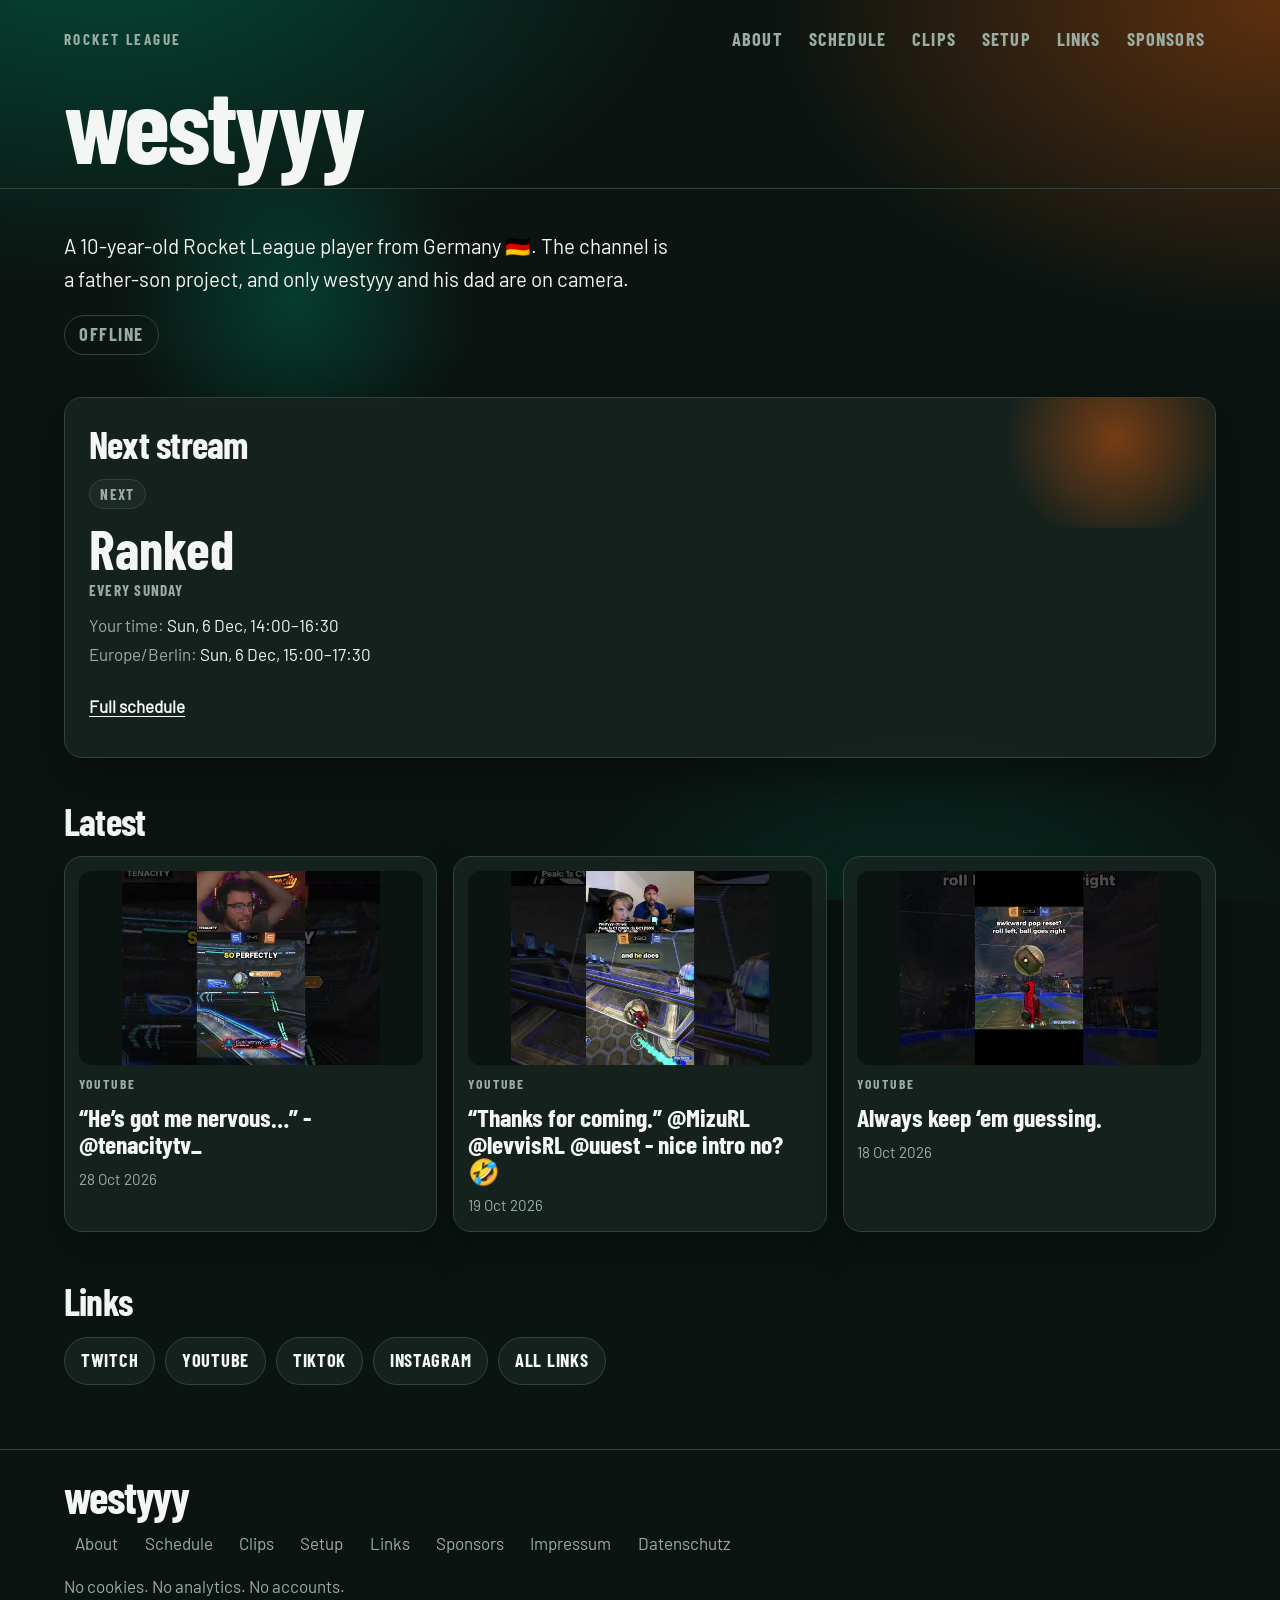
==== index.html @ a5041fb2 "Restyle the site around a dark glass layout Drop the solid green and orange blocks for a near-black " ====
<!DOCTYPE html>
<html lang="en">
<head>
  <meta charset="utf-8">
  <meta name="viewport" content="width=device-width, initial-scale=1">
  <meta http-equiv="Content-Security-Policy" content="default-src 'self'; base-uri 'self'; object-src 'none'; form-action 'none'; script-src 'self'; style-src 'self'; font-src 'self'; img-src 'self'; connect-src 'self'; media-src 'self'; frame-src https://www.youtube-nocookie.com https://clips.twitch.tv https://player.twitch.tv">
  <title>westyyy</title>
  <meta name="description" content="westyyy is a 10-year-old Rocket League player from Germany. Schedule, clips, setup, and links for the father-son channel.">
  <link rel="canonical" href="https://westyyy.gg/">
  <meta name="author" content="westyyy">
  <meta name="theme-color" content="#0B1411">
  <meta name="color-scheme" content="dark">
  <meta name="referrer" content="strict-origin-when-cross-origin">
  <meta property="og:site_name" content="westyyy">
  <meta property="og:type" content="website">
  <meta property="og:locale" content="en_US">
  <meta property="og:title" content="westyyy">
  <meta property="og:description" content="westyyy is a 10-year-old Rocket League player from Germany. Schedule, clips, setup, and links for the father-son channel.">
  <meta property="og:url" content="https://westyyy.gg/">
  <meta property="og:image" content="https://westyyy.gg/assets/og.png">
  <meta property="og:image:type" content="image/png">
  <meta property="og:image:width" content="1200">
  <meta property="og:image:height" content="630">
  <meta property="og:image:alt" content="westyyy in off-white type on a near-black field.">
  <meta name="twitter:card" content="summary_large_image">
  <meta name="twitter:title" content="westyyy">
  <meta name="twitter:description" content="westyyy is a 10-year-old Rocket League player from Germany. Schedule, clips, setup, and links for the father-son channel.">
  <meta name="twitter:image" content="https://westyyy.gg/assets/og.png">
  <link rel="icon" href="/favicon.svg" type="image/svg+xml">
  <link rel="icon" href="/favicon-32.png" type="image/png" sizes="32x32">
  <link rel="apple-touch-icon" href="/apple-touch-icon.png">
  <link rel="preload" href="/assets/fonts/barlow-condensed-700.woff2" as="font" type="font/woff2" crossorigin>
  <link rel="stylesheet" href="/css/styles.css">
</head>
<body class="home">
  
  <a class="skip" href="#content">Skip to content</a>
  <header class="site-header">
    <div class="wrap header-bar">
      <p class="eyebrow">Rocket League</p>
      <button class="nav-toggle" type="button" aria-expanded="false" aria-controls="site-nav">Menu</button>
      <nav id="site-nav" class="site-nav" aria-label="Primary">
          <ul>
            <li><a href="/about/">About</a></li>
            <li><a href="/schedule/">Schedule</a></li>
            <li><a href="/clips/">Clips</a></li>
            <li><a href="/setup/">Setup</a></li>
            <li><a href="/links/">Links</a></li>
            <li><a href="/sponsors/">Sponsors</a></li>
          </ul>
        </nav>
    </div>
    <div class="wrap">
      <h1 class="wordmark">westyyy</h1>
    </div>
    <hr class="rule">
    <div class="wrap hero-copy">
      <p class="lede">A 10-year-old Rocket League player from <span class="nowrap">Germany <span class="flag" aria-hidden="true">🇩🇪</span>.</span> The channel is a father-son project, and only westyyy and his dad are on camera.</p>
      <div id="live-badge" class="live-row" aria-live="polite"></div>
      <noscript>
        <p>JavaScript is off, so the live badge stays hidden. The schedule and the links below still open.</p>
      </noscript>
    </div>
  </header>
  <main id="content" tabindex="-1">
    <section class="band band-orange" aria-labelledby="next-heading">
      <div class="wrap">
        <h2 id="next-heading">Next stream</h2>
        <div id="next-stream">
          <p>Times are listed on the schedule.</p>
        </div>
        <p><a class="inline-link" href="/schedule/">Full schedule</a></p>
      </div>
    </section>
    <section class="section" aria-labelledby="latest-heading">
      <div class="wrap">
        <h2 id="latest-heading">Latest</h2>
        <div id="home-clips" class="clip-grid">
          <p class="empty">Latest videos show up here after they are saved. The channels are on the links page.</p>
        </div>
      </div>
    </section>
    <section class="section" aria-labelledby="links-heading">
      <div class="wrap">
        <h2 id="links-heading">Links</h2>
        <ul class="quick-links">
          <li><a href="https://twitch.tv/westyyy__rl">Twitch</a></li>
          <li><a href="https://www.youtube.com/@westyyywest">YouTube</a></li>
          <li><a href="https://www.tiktok.com/@westyyywest">TikTok</a></li>
          <li><a href="https://www.instagram.com/westyyywest">Instagram</a></li>
          <li><a class="is-accent" href="/links/">All links</a></li>
        </ul>
      </div>
    </section>
  </main>
  <footer class="site-footer">
    <div class="wrap">
      <p class="wordmark footer-mark">westyyy</p>
      <nav class="footer-nav" aria-label="Footer">
        <ul>
            <li><a href="/about/">About</a></li>
            <li><a href="/schedule/">Schedule</a></li>
            <li><a href="/clips/">Clips</a></li>
            <li><a href="/setup/">Setup</a></li>
            <li><a href="/links/">Links</a></li>
            <li><a href="/sponsors/">Sponsors</a></li>
            <li><a href="/impressum/">Impressum</a></li>
            <li><a href="/datenschutz/">Datenschutz</a></li>
        </ul>
      </nav>
      <p class="fine">No cookies. No analytics. No accounts.</p>
    </div>
  </footer>
  <script type="module" src="/js/main.js"></script>
</body>
</html>
---- css/styles.css ----
/* Colour tokens. Body text pairings clear WCAG AA (4.5:1).
   Yellow is only the live badge, primary buttons, and hover or focus. */
:root {
  --bg: #0B1411;
  --surface: #17241F;
  --surface-2: #1E2C27;
  --line: #31443C;
  --text: #F3F6F2;
  --muted: #9AADA3;
  --green: #015D47;
  --orange: #FD650A;
  --yellow: #E0F354;
  --yellow-hover: #D4E44A;
  --yellow-press: #C6D63A;
  --ink: #12110C;
  --font-display: "Barlow Condensed", "Arial Narrow", Impact, sans-serif;
  --font-body: "Barlow", "Segoe UI", Helvetica, Arial, sans-serif;
  --wrap: 72rem;
  --radius: 18px;
  color-scheme: dark;
}

@font-face {
  font-family: "Barlow Condensed";
  src: url("/assets/fonts/barlow-condensed-800.woff2") format("woff2");
  font-weight: 800;
  font-style: normal;
  font-display: swap;
}

@font-face {
  font-family: "Barlow Condensed";
  src: url("/assets/fonts/barlow-condensed-700.woff2") format("woff2");
  font-weight: 700;
  font-style: normal;
  font-display: swap;
}

@font-face {
  font-family: Barlow;
  src: url("/assets/fonts/barlow-400.woff2") format("woff2");
  font-weight: 400;
  font-style: normal;
  font-display: swap;
}

*,
*::before,
*::after {
  box-sizing: border-box;
}

html {
  -webkit-text-size-adjust: 100%;
  background: var(--bg);
}

body {
  margin: 0;
  min-height: 100vh;
  display: flex;
  flex-direction: column;
  background-color: var(--bg);
  background-image:
    radial-gradient(860px 520px at 8% -8%, color-mix(in srgb, var(--green) 72%, transparent), transparent 68%),
    radial-gradient(720px 460px at 100% 0%, color-mix(in srgb, var(--orange) 34%, transparent), transparent 70%),
    radial-gradient(540px 380px at 72% 108%, color-mix(in srgb, var(--green) 40%, transparent), transparent 72%);
  background-attachment: fixed;
  background-repeat: no-repeat;
  color: var(--text);
  font-family: var(--font-body);
  font-size: 1.0625rem;
  font-weight: 400;
  line-height: 1.6;
}

main {
  flex: 1 0 auto;
}

img {
  max-width: 100%;
  height: auto;
}

button,
input,
textarea,
select {
  font: inherit;
}

button {
  cursor: pointer;
  background: none;
  border: 0;
  color: inherit;
}

p {
  margin: 0 0 0.85rem;
}

p:last-child {
  margin-bottom: 0;
}

ul,
ol {
  margin: 0;
  padding: 0;
}

dl,
dt,
dd {
  margin: 0;
}

address {
  font-style: normal;
}

a {
  color: inherit;
}

:focus-visible {
  outline: 3px solid var(--yellow);
  outline-offset: 3px;
}

:focus:not(:focus-visible) {
  outline: none;
}

::selection {
  background: var(--yellow);
  color: var(--ink);
}

.skip {
  position: absolute;
  left: 1rem;
  top: -4rem;
  z-index: 5;
  background: var(--yellow);
  color: var(--ink);
  padding: 0.55rem 0.8rem;
  border-radius: 999px;
  font-family: var(--font-display);
  font-weight: 700;
  letter-spacing: 0.04em;
  text-decoration: none;
}

.skip:focus {
  top: 1rem;
}

.wrap {
  width: min(var(--wrap), calc(100% - 2.5rem));
  margin-inline: auto;
}

.site-header {
  padding-top: 1.1rem;
}

.header-bar {
  display: flex;
  flex-wrap: wrap;
  align-items: center;
  gap: 0.5rem 0.75rem;
  padding-bottom: 0.4rem;
}

.header-bar > :first-child {
  margin-right: auto;
}

.nav-toggle {
  display: inline-flex;
  align-items: center;
  justify-content: center;
  min-height: 44px;
  min-width: 44px;
  padding: 0 0.9rem;
  border: 1px solid var(--line);
  border-radius: 999px;
  background: color-mix(in srgb, var(--surface) 80%, transparent);
  color: var(--text);
  font-family: var(--font-display);
  font-weight: 700;
  font-size: 1.05rem;
  letter-spacing: 0.06em;
  text-transform: uppercase;
}

.nav-toggle:hover,
.nav-toggle:focus-visible {
  background: var(--yellow);
  color: var(--ink);
  border-color: var(--yellow);
}

.nav-toggle:active {
  background: var(--yellow-press);
}

.button:focus-visible,
.badge:focus-visible,
.nav-toggle:focus-visible,
.quick-links a:focus-visible,
.site-nav a:focus-visible,
.footer-nav a:focus-visible {
  outline-color: var(--text);
}

.site-nav {
  display: none;
  flex-basis: 100%;
}

.site-nav.is-open {
  display: block;
}

.site-nav ul,
.footer-nav ul {
  display: flex;
  flex-wrap: wrap;
  gap: 0.15rem 0.25rem;
  list-style: none;
}

.site-nav a,
.footer-nav a {
  display: inline-flex;
  align-items: center;
  min-height: 44px;
  padding: 0 0.7rem;
  border-radius: 999px;
  text-decoration: none;
}

.site-nav a {
  font-family: var(--font-display);
  font-weight: 700;
  font-size: 1.15rem;
  letter-spacing: 0.06em;
  text-transform: uppercase;
  color: var(--muted);
}

.site-nav a:hover,
.site-nav a:focus-visible {
  background: var(--yellow);
  color: var(--ink);
}

.site-nav a[aria-current="page"] {
  color: var(--text);
  background: color-mix(in srgb, var(--surface-2) 90%, transparent);
}

.site-nav a[aria-current="page"]:hover,
.site-nav a[aria-current="page"]:focus-visible {
  background: var(--yellow);
  color: var(--ink);
}

.eyebrow {
  margin: 0;
  font-family: var(--font-display);
  font-weight: 700;
  letter-spacing: 0.16em;
  text-transform: uppercase;
  font-size: 0.95rem;
  color: var(--muted);
}

.wordmark,
.keep-case,
.rank-line,
.clip-title,
.link-url,
.business-address,
.next-title {
  text-transform: none;
}

.wordmark {
  font-family: var(--font-display);
  font-weight: 700;
  font-style: normal;
  font-variant: normal;
  letter-spacing: -0.03em;
  line-height: 0.9;
  color: var(--text);
  text-decoration: none;
  white-space: nowrap;
}

h1.wordmark {
  font-size: clamp(3.6rem, 10vw, 6.6rem);
  margin: 0.35rem 0 0.2rem;
  padding-bottom: 0.06em;
}

a.wordmark {
  font-size: clamp(2.1rem, 6vw, 2.8rem);
  line-height: 0.9;
}

hr.rule {
  height: 1px;
  background: var(--line);
  border: 0;
  margin: 0.8rem 0 0;
}

.hero-copy,
.page-intro {
  position: relative;
  padding: 2.2rem 0 2.4rem;
}

.hero-copy::before,
.page-intro::before {
  content: "";
  position: absolute;
  z-index: 0;
  width: min(460px, 70%);
  height: 220px;
  left: 0;
  top: 0;
  background: radial-gradient(circle, color-mix(in srgb, var(--green) 55%, transparent), transparent 70%);
  pointer-events: none;
}

.hero-copy > *,
.page-intro > * {
  position: relative;
  z-index: 1;
}

.lede {
  max-width: 38rem;
  margin-top: 0.4rem;
  font-size: clamp(1.12rem, 1.6vw, 1.3rem);
  line-height: 1.6;
  color: var(--text);
}

h1 {
  font-family: var(--font-display);
  font-weight: 700;
  font-size: clamp(3.1rem, 7vw, 5.4rem);
  line-height: 0.92;
  letter-spacing: -0.03em;
  color: var(--text);
  margin: 0.15rem 0 0.85rem;
}

h2 {
  font-family: var(--font-display);
  font-weight: 700;
  font-size: clamp(1.8rem, 3vw, 2.35rem);
  line-height: 1;
  letter-spacing: -0.02em;
  margin: 0 0 1rem;
  color: var(--text);
}

h3 {
  font-family: var(--font-display);
  font-weight: 700;
  text-transform: none;
  color: var(--text);
}

.prose {
  max-width: 40rem;
}

.prose h2 {
  margin-top: 2.2rem;
}

.prose a,
.clip-actions a {
  color: var(--text);
  text-decoration: underline;
  text-decoration-thickness: 1px;
  text-underline-offset: 0.18em;
}

.prose a:hover,
.prose a:focus-visible,
.clip-actions a:hover,
.clip-actions a:focus-visible {
  color: var(--yellow);
  background: transparent;
}

.section {
  padding: 0.2rem 0 3rem;
}

.band {
  position: relative;
  padding: 0.25rem 0 2.6rem;
}

.band .wrap {
  position: relative;
  overflow: hidden;
  padding: 1.7rem 1.5rem 1.8rem;
  border: 1px solid var(--line);
  border-radius: var(--radius);
  background: color-mix(in srgb, var(--surface) 88%, transparent);
  backdrop-filter: blur(18px);
  box-shadow: 0 18px 50px color-mix(in srgb, black 35%, transparent);
}

.band .wrap::before {
  content: "";
  position: absolute;
  z-index: 0;
  width: 260px;
  height: 180px;
  right: -30px;
  top: -50px;
  background: radial-gradient(circle, color-mix(in srgb, var(--orange) 42%, transparent), transparent 70%);
  pointer-events: none;
}

.band .wrap > * {
  position: relative;
  z-index: 1;
}

.tag {
  display: inline-block;
  margin: 0 0 0.7rem;
  border: 1px solid var(--line);
  border-radius: 999px;
  background: color-mix(in srgb, var(--surface-2) 80%, transparent);
  color: var(--muted);
  font-family: var(--font-display);
  font-weight: 700;
  font-size: 0.95rem;
  letter-spacing: 0.08em;
  text-transform: uppercase;
  line-height: 1;
  padding: 0.4rem 0.65rem;
}

.button {
  display: inline-flex;
  align-items: center;
  justify-content: center;
  min-height: 48px;
  padding: 0.35rem 1.1rem;
  border-radius: 999px;
  background: var(--yellow);
  color: var(--ink);
  text-decoration: none;
  font-family: var(--font-display);
  font-weight: 700;
  font-size: 1.15rem;
  letter-spacing: 0.04em;
  text-transform: uppercase;
}

.button:hover {
  background: var(--yellow-hover);
}

.button:active {
  background: var(--yellow-press);
}

.live-row {
  display: flex;
  flex-wrap: wrap;
  align-items: center;
  gap: 0.85rem 1.1rem;
  margin-top: 1.2rem;
}

.badge {
  display: inline-flex;
  align-items: center;
  justify-content: center;
  min-height: 40px;
  margin: 0;
  padding: 0 0.9rem;
  border-radius: 999px;
  background: var(--yellow);
  color: var(--ink);
  font-family: var(--font-display);
  font-weight: 700;
  font-size: 1.15rem;
  letter-spacing: 0.08em;
  text-transform: uppercase;
}

.badge.is-offline {
  background: transparent;
  color: var(--muted);
  border: 1px solid var(--line);
}

.live-detail {
  margin: 0;
  flex: 1 1 14rem;
  overflow-wrap: anywhere;
  color: var(--muted);
}

.next-title {
  font-family: var(--font-display);
  font-weight: 700;
  font-size: clamp(2.2rem, 5vw, 3.4rem);
  line-height: 0.95;
  margin: 0.15rem 0 0.25rem;
  color: var(--text);
}

.next-every {
  font-family: var(--font-display);
  font-weight: 700;
  letter-spacing: 0.08em;
  text-transform: uppercase;
  margin: 0 0 0.55rem;
  color: var(--muted);
  font-size: 0.95rem;
}

.inline-link {
  display: inline-flex;
  align-items: center;
  min-height: 44px;
  margin-top: 1rem;
  color: var(--text);
  font-weight: 600;
  text-decoration: underline;
  text-decoration-thickness: 1px;
  text-underline-offset: 0.18em;
}

.inline-link:hover,
.inline-link:focus-visible {
  color: var(--yellow);
  background: transparent;
}

.quick-links {
  display: flex;
  flex-wrap: wrap;
  gap: 0.6rem;
  list-style: none;
}

.quick-links a {
  display: inline-flex;
  align-items: center;
  min-height: 48px;
  padding: 0 1rem;
  border: 1px solid var(--line);
  border-radius: 999px;
  background: color-mix(in srgb, var(--surface) 86%, transparent);
  color: var(--text);
  text-decoration: none;
  font-family: var(--font-display);
  font-weight: 700;
  font-size: 1.15rem;
  letter-spacing: 0.04em;
  text-transform: uppercase;
}

.quick-links a:hover,
.quick-links a:focus-visible,
.quick-links a.is-accent:hover {
  background: var(--yellow);
  border-color: var(--yellow);
  color: var(--ink);
}

.quick-links a:active {
  background: var(--yellow-press);
}

.clip-grid {
  display: grid;
  gap: 1rem;
}

.clip-link,
.clip-card {
  display: flex;
  flex-direction: column;
  gap: 0.55rem;
  border: 1px solid var(--line);
  border-radius: var(--radius);
  background: color-mix(in srgb, var(--surface) 88%, transparent);
  backdrop-filter: blur(16px);
  color: var(--text);
  padding: 0.85rem;
  text-decoration: none;
  box-shadow: 0 16px 40px color-mix(in srgb, black 28%, transparent);
}

.clip-link:hover,
.clip-link:focus-visible {
  border-color: var(--yellow);
  color: var(--text);
}

.kicker {
  margin: 0;
  font-family: var(--font-display);
  font-weight: 700;
  letter-spacing: 0.14em;
  text-transform: uppercase;
  font-size: 0.85rem;
  color: var(--muted);
}

.clip-title,
.clip-card h3 {
  margin: 0;
  font-family: var(--font-display);
  font-weight: 700;
  font-size: clamp(1.35rem, 2vw, 1.7rem);
  line-height: 1.05;
  color: var(--text);
}

.clip-date {
  margin: 0;
  color: var(--muted);
  font-size: 0.95rem;
}

.clip-link:hover .kicker,
.clip-link:hover .clip-title,
.clip-link:hover .clip-date,
.clip-link:focus-visible .kicker,
.clip-link:focus-visible .clip-title,
.clip-link:focus-visible .clip-date {
  color: inherit;
}

.clip-link:hover .kicker,
.clip-link:focus-visible .kicker,
.clip-link:hover .clip-date,
.clip-link:focus-visible .clip-date {
  color: var(--muted);
}

.clip-link img,
.player-slot img,
.player,
.text-card {
  display: block;
  width: 100%;
  aspect-ratio: 16 / 9;
  border-radius: 12px;
  background: var(--bg);
}

.clip-link img,
.player-slot img,
.text-card {
  object-fit: contain;
}

.player {
  height: auto;
  border: 0;
}

.text-card {
  margin: 0;
  display: grid;
  place-items: center;
  color: var(--muted);
  font-family: var(--font-display);
  font-weight: 700;
  letter-spacing: 0.08em;
  text-transform: uppercase;
}

.embed-note {
  margin: 0;
  color: var(--muted);
  font-size: 0.95rem;
}

.clip-actions {
  display: flex;
  flex-wrap: wrap;
  gap: 0.7rem 1rem;
  align-items: center;
}

.empty {
  margin: 0;
  border: 1px solid var(--line);
  border-radius: var(--radius);
  background: color-mix(in srgb, var(--surface) 88%, transparent);
  padding: 1.1rem 1.15rem;
  color: var(--muted);
}

.zone-note {
  color: var(--muted);
}

.slot-list {
  display: grid;
  gap: 0.75rem;
}

.slot {
  display: grid;
  gap: 0.35rem;
  padding: 1.15rem 1.2rem;
  border: 1px solid var(--line);
  border-radius: var(--radius);
  background: color-mix(in srgb, var(--surface) 88%, transparent);
}

.slot-day {
  margin: 0;
  font-family: var(--font-display);
  font-weight: 700;
  letter-spacing: 0.08em;
  text-transform: uppercase;
  color: var(--muted);
  font-size: 0.95rem;
}

.slot h3 {
  margin: 0;
  font-size: clamp(1.7rem, 3vw, 2.3rem);
  line-height: 1;
  color: var(--text);
}

.slot-time {
  margin: 0.15rem 0 0;
  color: var(--text);
}

.time-label {
  color: var(--muted);
}

.slot.is-next {
  border-color: var(--line);
  box-shadow: 0 0 42px color-mix(in srgb, var(--orange) 30%, transparent);
  color: var(--text);
}

.slot.is-next .slot-day,
.slot.is-next h3,
.slot.is-next .slot-time,
.slot.is-next .time-label {
  color: var(--text);
}

.slot.is-next .slot-day,
.slot.is-next .time-label {
  color: var(--muted);
}

.rank-grid {
  display: grid;
  gap: 1rem;
  margin-top: 0.8rem;
}

.rank {
  min-height: 11rem;
  padding: 1.3rem;
  display: flex;
  align-items: flex-end;
  border: 1px solid var(--line);
  border-radius: var(--radius);
  background: color-mix(in srgb, var(--surface) 88%, transparent);
  color: var(--text);
}

.rank-green {
  box-shadow: inset 0 0 80px color-mix(in srgb, var(--green) 45%, transparent);
}

.rank-orange {
  box-shadow: inset 0 0 80px color-mix(in srgb, var(--orange) 28%, transparent);
}

.rank-line {
  font-family: var(--font-display);
  font-weight: 700;
  font-size: clamp(1.8rem, 3vw, 2.6rem);
  line-height: 1;
  margin: 0;
  color: var(--text);
}

.spec {
  display: grid;
  gap: 0.2rem;
  padding: 0.95rem 0;
  border-top: 1px solid var(--line);
}

.spec:last-of-type {
  border-bottom: 1px solid var(--line);
}

.spec dt {
  font-family: var(--font-display);
  font-weight: 700;
  letter-spacing: 0.1em;
  text-transform: uppercase;
  font-size: 0.95rem;
  color: var(--muted);
}

.spec dd {
  font-family: var(--font-display);
  font-weight: 700;
  font-size: clamp(1.45rem, 2.5vw, 2rem);
  line-height: 1.05;
  color: var(--text);
}

.link-list {
  list-style: none;
  display: grid;
  gap: 0.75rem;
}

.link-row {
  display: flex;
  justify-content: space-between;
  align-items: center;
  gap: 1rem;
  min-height: 5.5rem;
  padding: 1rem 1.15rem;
  border: 1px solid var(--line);
  border-radius: var(--radius);
  text-decoration: none;
  color: var(--text);
  background: color-mix(in srgb, var(--surface) 88%, transparent);
  backdrop-filter: blur(16px);
}

.link-list li:nth-child(even) .link-row {
  color: var(--text);
}

.link-list li:nth-child(even) .link-url {
  color: var(--text);
}

.link-copy {
  display: flex;
  flex-direction: column;
  gap: 0.2rem;
  min-width: 0;
}

.link-kicker,
.link-go {
  font-family: var(--font-display);
  font-weight: 700;
  letter-spacing: 0.1em;
  text-transform: uppercase;
  color: var(--muted);
  font-size: 0.9rem;
}

.link-url {
  font-family: var(--font-display);
  font-weight: 700;
  font-size: clamp(1.45rem, 2.6vw, 2.15rem);
  line-height: 1;
  color: var(--text);
  overflow-wrap: anywhere;
}

.link-go {
  flex: none;
}

.link-row:hover,
.link-row:focus-visible {
  border-color: var(--yellow);
  background: color-mix(in srgb, var(--surface) 88%, transparent);
  color: var(--text);
}

.link-row:hover .link-go,
.link-row:focus-visible .link-go,
.link-row:hover .link-kicker,
.link-row:focus-visible .link-kicker {
  color: var(--yellow);
}

.link-row:hover .link-url,
.link-row:focus-visible .link-url {
  color: var(--text);
}

.link-row.is-static:hover,
.link-list li:nth-child(even) .link-row.is-static:hover {
  border-color: var(--line);
  background: color-mix(in srgb, var(--surface) 88%, transparent);
  color: var(--text);
}

.link-row.is-static:hover .link-kicker,
.link-row.is-static:hover .link-url,
.link-list li:nth-child(even) .link-row.is-static:hover .link-url {
  color: var(--text);
}

.link-row.is-static:hover .link-kicker {
  color: var(--muted);
}

.business-address {
  display: inline-block;
  font-family: var(--font-display);
  font-weight: 700;
  font-size: clamp(1.7rem, 4vw, 2.6rem);
  line-height: 1;
  color: var(--text);
  text-decoration: underline;
  text-decoration-thickness: 1px;
  text-underline-offset: 0.14em;
  overflow-wrap: anywhere;
}

.business-address:hover,
.business-address:focus-visible {
  color: var(--yellow);
  background: transparent;
}

.placeholder {
  border: 1px dashed var(--line);
  border-radius: 6px;
  color: var(--text);
  padding: 0.05em 0.35em;
}

.imprint-block {
  margin: 0 0 1rem;
  white-space: pre-line;
}

.site-footer {
  background: transparent;
  color: var(--text);
  padding: 1.6rem 0 2rem;
  margin-top: 1rem;
  border-top: 1px solid var(--line);
}

.footer-mark {
  font-size: clamp(2rem, 5vw, 2.8rem);
  margin: 0 0 0.35rem;
}

.footer-nav a {
  color: var(--muted);
}

.footer-nav a:hover,
.footer-nav a:focus-visible {
  background: var(--yellow);
  color: var(--ink);
}

.footer-nav a[aria-current="page"] {
  color: var(--text);
}

.footer-nav a[aria-current="page"]:hover,
.footer-nav a[aria-current="page"]:focus-visible {
  background: var(--yellow);
  color: var(--ink);
}

.fine {
  margin-top: 0.45rem;
  color: var(--muted);
}

.nowrap {
  white-space: nowrap;
}

.visually-hidden {
  position: absolute;
  width: 1px;
  height: 1px;
  padding: 0;
  margin: -1px;
  overflow: hidden;
  clip: rect(0, 0, 0, 0);
  white-space: nowrap;
  border: 0;
}

a,
button,
.link-row,
.quick-links a,
.clip-link,
.clip-card {
  transition: background-color 120ms ease, color 120ms ease, border-color 120ms ease;
}

@media (max-width: 640px) {
  .page-intro {
    padding-top: 1.25rem;
    padding-bottom: 1.15rem;
  }

  .link-list {
    gap: 0.45rem;
  }

  .link-row {
    flex-direction: column;
    align-items: flex-start;
    min-height: 0;
    padding: 0.7rem 0.85rem;
  }

  .wrap {
    width: min(var(--wrap), calc(100% - 1.5rem));
  }
}

@media (min-width: 720px) {
  .spec {
    grid-template-columns: 11rem 1fr;
    align-items: baseline;
    gap: 1rem;
  }

  .slot {
    grid-template-columns: 12rem 1fr;
    gap: 1rem;
    align-items: start;
  }

  .clip-grid {
    grid-template-columns: 1fr 1fr;
  }
}

@media (min-width: 800px) {
  .rank-grid {
    grid-template-columns: 1fr 1fr;
  }
}

@media (min-width: 880px) {
  .nav-toggle {
    display: none;
  }

  .site-nav,
  .site-nav.is-open {
    display: block;
    flex-basis: auto;
    width: auto;
  }

  .header-bar {
    flex-wrap: nowrap;
  }
}

@media (min-width: 980px) {
  .home .clip-grid {
    grid-template-columns: 1fr 1fr 1fr;
  }
}

@media (prefers-reduced-motion: reduce) {
  *,
  *::before,
  *::after {
    transition: none !important;
  }
}

@media (forced-colors: active) {
  .badge,
  .button,
  .link-row,
  .clip-card,
  .clip-link,
  .rank,
  .tag,
  .slot {
    border: 2px solid CanvasText;
  }
}
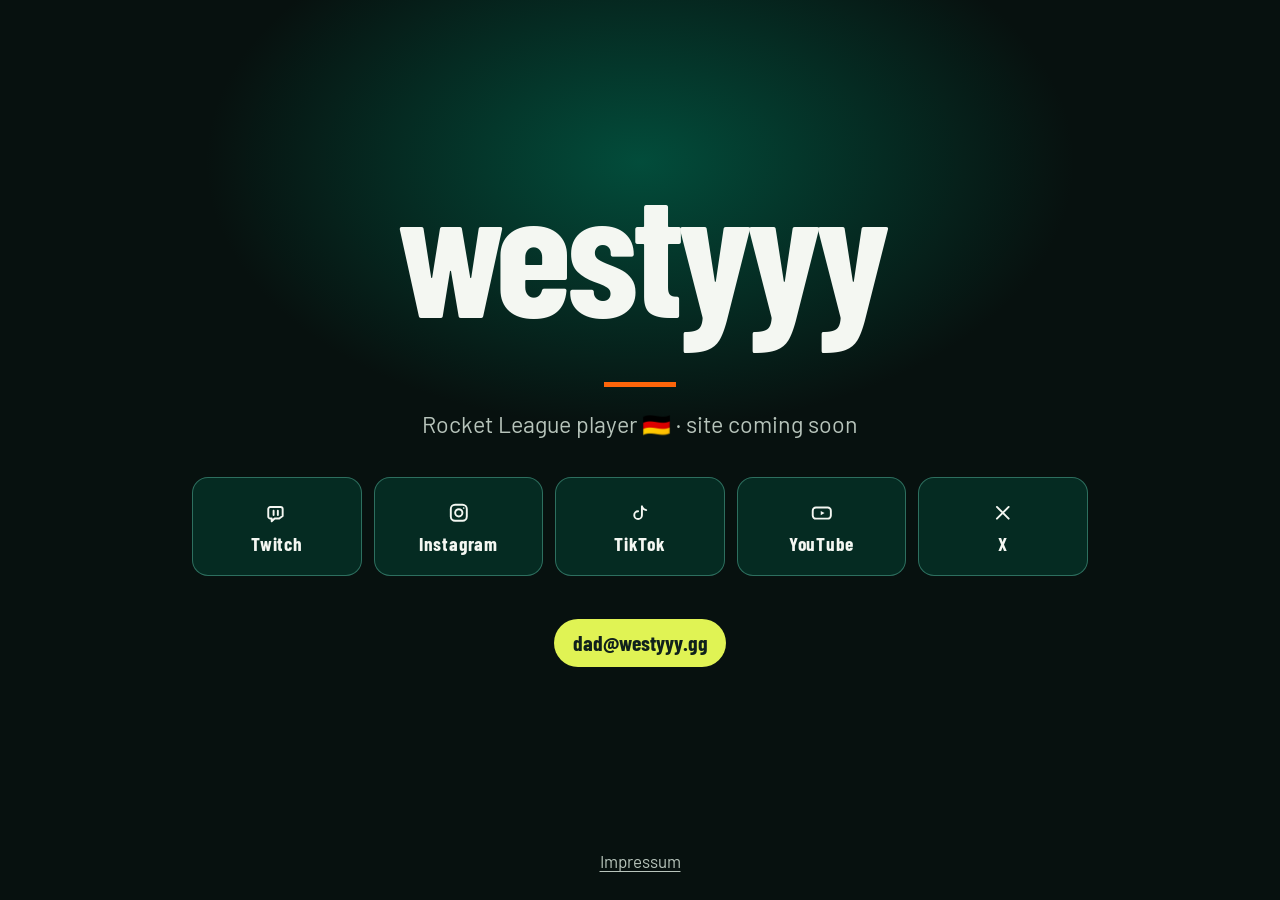
==== commit c752e5fb: "Add a one-page coming soon site A static landing page with the wordmark, social links from one confi" ====
--- a/index.html
+++ b/index.html
@@ -3,114 +3,80 @@
 <head>
   <meta charset="utf-8">
   <meta name="viewport" content="width=device-width, initial-scale=1">
-  <meta http-equiv="Content-Security-Policy" content="default-src 'self'; base-uri 'self'; object-src 'none'; form-action 'none'; script-src 'self'; style-src 'self'; font-src 'self'; img-src 'self'; connect-src 'self'; media-src 'self'; frame-src https://www.youtube-nocookie.com https://clips.twitch.tv https://player.twitch.tv">
   <title>westyyy</title>
-  <meta name="description" content="westyyy is a 10-year-old Rocket League player from Germany. Schedule, clips, setup, and links for the father-son channel.">
+  <meta name="description" content="Rocket League player. The westyyy site is coming soon.">
   <link rel="canonical" href="https://westyyy.gg/">
-  <meta name="author" content="westyyy">
-  <meta name="theme-color" content="#0B1411">
+  <meta name="theme-color" content="#07110F">
   <meta name="color-scheme" content="dark">
-  <meta name="referrer" content="strict-origin-when-cross-origin">
-  <meta property="og:site_name" content="westyyy">
+  <meta property="og:title" content="westyyy">
+  <meta property="og:description" content="Rocket League player. The westyyy site is coming soon.">
+  <meta property="og:url" content="https://westyyy.gg/">
   <meta property="og:type" content="website">
-  <meta property="og:locale" content="en_US">
-  <meta property="og:title" content="westyyy">
-  <meta property="og:description" content="westyyy is a 10-year-old Rocket League player from Germany. Schedule, clips, setup, and links for the father-son channel.">
-  <meta property="og:url" content="https://westyyy.gg/">
-  <meta property="og:image" content="https://westyyy.gg/assets/og.png">
-  <meta property="og:image:type" content="image/png">
-  <meta property="og:image:width" content="1200">
-  <meta property="og:image:height" content="630">
-  <meta property="og:image:alt" content="westyyy in off-white type on a near-black field.">
-  <meta name="twitter:card" content="summary_large_image">
-  <meta name="twitter:title" content="westyyy">
-  <meta name="twitter:description" content="westyyy is a 10-year-old Rocket League player from Germany. Schedule, clips, setup, and links for the father-son channel.">
-  <meta name="twitter:image" content="https://westyyy.gg/assets/og.png">
-  <link rel="icon" href="/favicon.svg" type="image/svg+xml">
-  <link rel="icon" href="/favicon-32.png" type="image/png" sizes="32x32">
-  <link rel="apple-touch-icon" href="/apple-touch-icon.png">
+  <link rel="icon" href="/assets/favicon.svg" type="image/svg+xml">
   <link rel="preload" href="/assets/fonts/barlow-condensed-700.woff2" as="font" type="font/woff2" crossorigin>
-  <link rel="stylesheet" href="/css/styles.css">
+  <link rel="stylesheet" href="/assets/site.css">
 </head>
-<body class="home">
-  
+<body>
   <a class="skip" href="#content">Skip to content</a>
-  <header class="site-header">
-    <div class="wrap header-bar">
-      <p class="eyebrow">Rocket League</p>
-      <button class="nav-toggle" type="button" aria-expanded="false" aria-controls="site-nav">Menu</button>
-      <nav id="site-nav" class="site-nav" aria-label="Primary">
-          <ul>
-            <li><a href="/about/">About</a></li>
-            <li><a href="/schedule/">Schedule</a></li>
-            <li><a href="/clips/">Clips</a></li>
-            <li><a href="/setup/">Setup</a></li>
-            <li><a href="/links/">Links</a></li>
-            <li><a href="/sponsors/">Sponsors</a></li>
-          </ul>
-        </nav>
+  <main id="content" tabindex="-1">
+    <div class="panel">
+      <h1 class="wordmark">westyyy</h1>
+      <hr class="mark">
+      <p class="tagline">Rocket League player <span class="flag" role="img" aria-label="Germany">🇩🇪</span> · site coming soon</p>
+      <ul class="social-list">
+        <li>
+          <a class="social" data-social="twitch" href="https://twitch.tv/westyyy__rl">
+            <svg viewBox="0 0 24 24" aria-hidden="true" fill="none" stroke="currentColor" stroke-width="1.8" stroke-linejoin="round">
+              <path d="M6 6.5h9.5a2 2 0 0 1 2 2V15l-3.2 2.4H10L7.2 20v-2.6H6a2 2 0 0 1-2-2V8.5a2 2 0 0 1 2-2Z"/>
+              <path d="M9 10v4M13 10v4" stroke-linecap="round"/>
+            </svg>
+            <span class="social-label">Twitch</span>
+          </a>
+        </li>
+        <li>
+          <a class="social" data-social="instagram" href="https://instagram.com/westyyy__rl">
+            <svg viewBox="0 0 24 24" aria-hidden="true" fill="none" stroke="currentColor" stroke-width="1.8">
+              <rect x="4.5" y="4.5" width="15" height="15" rx="4"/>
+              <circle cx="12" cy="12" r="3.4"/>
+              <circle cx="16.6" cy="7.5" r="0.8" fill="currentColor" stroke="none"/>
+            </svg>
+            <span class="social-label">Instagram</span>
+          </a>
+        </li>
+        <li>
+          <a class="social" data-social="tiktok" href="https://www.tiktok.com/@westyyywest">
+            <svg viewBox="0 0 24 24" aria-hidden="true" fill="none" stroke="currentColor" stroke-width="1.8" stroke-linecap="round" stroke-linejoin="round">
+              <path d="M14 6.2c.7 1.8 2.1 3 4 3.3"/>
+              <path d="M14 6v8.2a3.6 3.6 0 1 1-3.6-3.6"/>
+            </svg>
+            <span class="social-label">TikTok</span>
+          </a>
+        </li>
+        <li>
+          <a class="social" data-social="youtube" href="https://www.youtube.com/@westyyywest">
+            <svg viewBox="0 0 24 24" aria-hidden="true" fill="none" stroke="currentColor" stroke-width="1.8" stroke-linejoin="round">
+              <rect x="3.5" y="7" width="17" height="10.5" rx="3"/>
+              <path d="M11 10.2v4.1l3.6-2.05L11 10.2Z" fill="currentColor" stroke="none"/>
+            </svg>
+            <span class="social-label">YouTube</span>
+          </a>
+        </li>
+        <li>
+          <a class="social" data-social="x" href="https://x.com/westyyywest">
+            <svg viewBox="0 0 24 24" aria-hidden="true" fill="none" stroke="currentColor" stroke-width="1.8" stroke-linecap="round">
+              <path d="M6.5 6.5 17.5 17.5M17.5 6.5 6.5 17.5"/>
+            </svg>
+            <span class="social-label">X</span>
+          </a>
+        </li>
+      </ul>
+      <p><a class="contact" data-email href="mailto:dad@westyyy.gg">dad@westyyy.gg</a></p>
     </div>
-    <div class="wrap">
-      <h1 class="wordmark">westyyy</h1>
-    </div>
-    <hr class="rule">
-    <div class="wrap hero-copy">
-      <p class="lede">A 10-year-old Rocket League player from <span class="nowrap">Germany <span class="flag" aria-hidden="true">🇩🇪</span>.</span> The channel is a father-son project, and only westyyy and his dad are on camera.</p>
-      <div id="live-badge" class="live-row" aria-live="polite"></div>
-      <noscript>
-        <p>JavaScript is off, so the live badge stays hidden. The schedule and the links below still open.</p>
-      </noscript>
-    </div>
-  </header>
-  <main id="content" tabindex="-1">
-    <section class="band band-orange" aria-labelledby="next-heading">
-      <div class="wrap">
-        <h2 id="next-heading">Next stream</h2>
-        <div id="next-stream">
-          <p>Times are listed on the schedule.</p>
-        </div>
-        <p><a class="inline-link" href="/schedule/">Full schedule</a></p>
-      </div>
-    </section>
-    <section class="section" aria-labelledby="latest-heading">
-      <div class="wrap">
-        <h2 id="latest-heading">Latest</h2>
-        <div id="home-clips" class="clip-grid">
-          <p class="empty">Latest videos show up here after they are saved. The channels are on the links page.</p>
-        </div>
-      </div>
-    </section>
-    <section class="section" aria-labelledby="links-heading">
-      <div class="wrap">
-        <h2 id="links-heading">Links</h2>
-        <ul class="quick-links">
-          <li><a href="https://twitch.tv/westyyy__rl">Twitch</a></li>
-          <li><a href="https://www.youtube.com/@westyyywest">YouTube</a></li>
-          <li><a href="https://www.tiktok.com/@westyyywest">TikTok</a></li>
-          <li><a href="https://www.instagram.com/westyyywest">Instagram</a></li>
-          <li><a class="is-accent" href="/links/">All links</a></li>
-        </ul>
-      </div>
-    </section>
   </main>
   <footer class="site-footer">
-    <div class="wrap">
-      <p class="wordmark footer-mark">westyyy</p>
-      <nav class="footer-nav" aria-label="Footer">
-        <ul>
-            <li><a href="/about/">About</a></li>
-            <li><a href="/schedule/">Schedule</a></li>
-            <li><a href="/clips/">Clips</a></li>
-            <li><a href="/setup/">Setup</a></li>
-            <li><a href="/links/">Links</a></li>
-            <li><a href="/sponsors/">Sponsors</a></li>
-            <li><a href="/impressum/">Impressum</a></li>
-            <li><a href="/datenschutz/">Datenschutz</a></li>
-        </ul>
-      </nav>
-      <p class="fine">No cookies. No analytics. No accounts.</p>
-    </div>
+    <a href="/impressum.html">Impressum</a>
   </footer>
-  <script type="module" src="/js/main.js"></script>
+  <script src="/assets/config.js"></script>
+  <script src="/assets/site.js"></script>
 </body>
 </html>
--- a/assets/site.css
+++ b/assets/site.css
@@ -0,0 +1,287 @@
+@font-face {
+  font-family: "Barlow Condensed";
+  src: url("/assets/fonts/barlow-condensed-700.woff2") format("woff2");
+  font-weight: 700;
+  font-style: normal;
+  font-display: swap;
+}
+
+@font-face {
+  font-family: Barlow;
+  src: url("/assets/fonts/barlow-400.woff2") format("woff2");
+  font-weight: 400;
+  font-style: normal;
+  font-display: swap;
+}
+
+:root {
+  --green: #015D47;
+  --orange: #FD650A;
+  --yellow: #E0F354;
+  --bg: #07110F;
+  --text: #F4F7F2;
+  --muted: #B7C4BB;
+  --ink: #10211C;
+  --font-display: "Barlow Condensed", "Arial Narrow", Impact, sans-serif;
+  --font-body: Barlow, "Segoe UI", Helvetica, Arial, sans-serif;
+  color-scheme: dark;
+}
+
+*,
+*::before,
+*::after {
+  box-sizing: border-box;
+}
+
+html {
+  background: var(--bg);
+}
+
+body {
+  margin: 0;
+  min-height: 100vh;
+  display: flex;
+  flex-direction: column;
+  background:
+    radial-gradient(620px 380px at 50% 18%, color-mix(in srgb, var(--green) 78%, transparent), transparent 70%),
+    var(--bg);
+  color: var(--text);
+  font-family: var(--font-body);
+  font-size: 1.0625rem;
+  line-height: 1.5;
+}
+
+a {
+  color: inherit;
+}
+
+:focus-visible {
+  outline: 3px solid var(--yellow);
+  outline-offset: 3px;
+}
+
+:focus:not(:focus-visible) {
+  outline: none;
+}
+
+.skip {
+  position: absolute;
+  left: 1rem;
+  top: -4rem;
+  z-index: 2;
+  background: var(--yellow);
+  color: var(--ink);
+  padding: 0.5rem 0.8rem;
+  border-radius: 999px;
+  text-decoration: none;
+  font-family: var(--font-display);
+  font-weight: 700;
+}
+
+.skip:focus {
+  top: 1rem;
+}
+
+main {
+  flex: 1;
+  display: grid;
+  place-items: center;
+  padding: 4.5rem 1.25rem 3rem;
+}
+
+main.legal {
+  display: block;
+  width: min(40rem, calc(100% - 2.5rem));
+  margin: 0 auto;
+  padding: 3.2rem 0 3rem;
+  text-align: center;
+}
+
+.panel {
+  width: min(56rem, 100%);
+  text-align: center;
+}
+
+.wordmark {
+  display: inline-block;
+  margin: 0;
+  padding-bottom: 0.28em;
+  font-family: var(--font-display);
+  font-weight: 700;
+  font-size: clamp(4.6rem, 14vw, 11rem);
+  line-height: 0.9;
+  letter-spacing: -0.035em;
+  text-transform: none;
+  color: var(--text);
+}
+
+a.wordmark {
+  text-decoration: none;
+  font-size: clamp(2.4rem, 6vw, 3.2rem);
+  line-height: 0.9;
+}
+
+.mark {
+  width: 4.5rem;
+  height: 0.28rem;
+  margin: 0.35rem auto 1.25rem;
+  border: 0;
+  background: var(--orange);
+}
+
+.tagline {
+  margin: 0 auto;
+  max-width: 28rem;
+  color: var(--muted);
+  font-size: clamp(1.15rem, 2vw, 1.45rem);
+}
+
+.social-list {
+  display: grid;
+  grid-template-columns: repeat(5, minmax(0, 1fr));
+  gap: 0.75rem;
+  margin: 2.2rem 0 0;
+  padding: 0;
+  list-style: none;
+}
+
+.social {
+  display: flex;
+  flex-direction: column;
+  align-items: center;
+  justify-content: center;
+  gap: 0.55rem;
+  min-height: 6.2rem;
+  padding: 0.9rem 0.5rem;
+  border: 1px solid color-mix(in srgb, var(--green) 65%, var(--text) 18%);
+  border-radius: 16px;
+  background: color-mix(in srgb, var(--green) 34%, var(--bg));
+  color: var(--text);
+  text-decoration: none;
+}
+
+.social svg {
+  width: 1.6rem;
+  height: 1.6rem;
+  display: block;
+}
+
+.social-label {
+  font-family: var(--font-display);
+  font-weight: 700;
+  font-size: 1.2rem;
+  letter-spacing: 0.04em;
+  line-height: 1;
+}
+
+.social:hover,
+.social:focus-visible {
+  background: var(--yellow);
+  border-color: var(--yellow);
+  color: var(--ink);
+}
+
+.contact {
+  display: inline-flex;
+  align-items: center;
+  justify-content: center;
+  min-height: 48px;
+  margin-top: 1.6rem;
+  padding: 0.45rem 1.15rem;
+  border-radius: 999px;
+  background: var(--yellow);
+  color: var(--ink);
+  font-family: var(--font-display);
+  font-weight: 700;
+  font-size: 1.35rem;
+  line-height: 1;
+  text-decoration: none;
+  text-transform: none;
+}
+
+.contact:hover {
+  filter: brightness(0.96);
+}
+
+.site-footer {
+  padding: 1.25rem 1.25rem 1.6rem;
+  text-align: center;
+}
+
+.site-footer a {
+  color: var(--muted);
+  text-underline-offset: 0.18em;
+}
+
+.site-footer a:hover,
+.site-footer a:focus-visible {
+  color: var(--yellow);
+}
+
+.legal {
+  width: min(40rem, 100%);
+  text-align: left;
+}
+
+.legal h1 {
+  margin: 0.4rem 0 1rem;
+  font-family: var(--font-display);
+  font-weight: 700;
+  font-size: clamp(2.8rem, 6vw, 4.2rem);
+  line-height: 0.95;
+  letter-spacing: -0.03em;
+}
+
+.legal h2 {
+  margin: 1.6rem 0 0.45rem;
+  font-family: var(--font-display);
+  font-weight: 700;
+  font-size: 1.6rem;
+}
+
+.legal p {
+  margin: 0 0 0.75rem;
+}
+
+.placeholder {
+  display: inline-block;
+  margin: 0.15rem 0;
+  padding: 0.05em 0.35em;
+  border: 1px dashed color-mix(in srgb, var(--text) 45%, var(--green));
+  border-radius: 6px;
+}
+
+.back {
+  color: var(--muted);
+  text-underline-offset: 0.18em;
+}
+
+.back:hover,
+.back:focus-visible {
+  color: var(--yellow);
+}
+
+@media (max-width: 800px) {
+  main {
+    padding-top: 3.2rem;
+    place-items: start center;
+  }
+
+  .social-list {
+    grid-template-columns: 1fr;
+  }
+
+  .social {
+    flex-direction: row;
+    justify-content: flex-start;
+    min-height: 4.25rem;
+    padding: 0.7rem 0.95rem;
+    gap: 0.8rem;
+  }
+}
+
+@media (prefers-reduced-motion: reduce) {
+  * {
+    transition: none !important;
+  }
+}
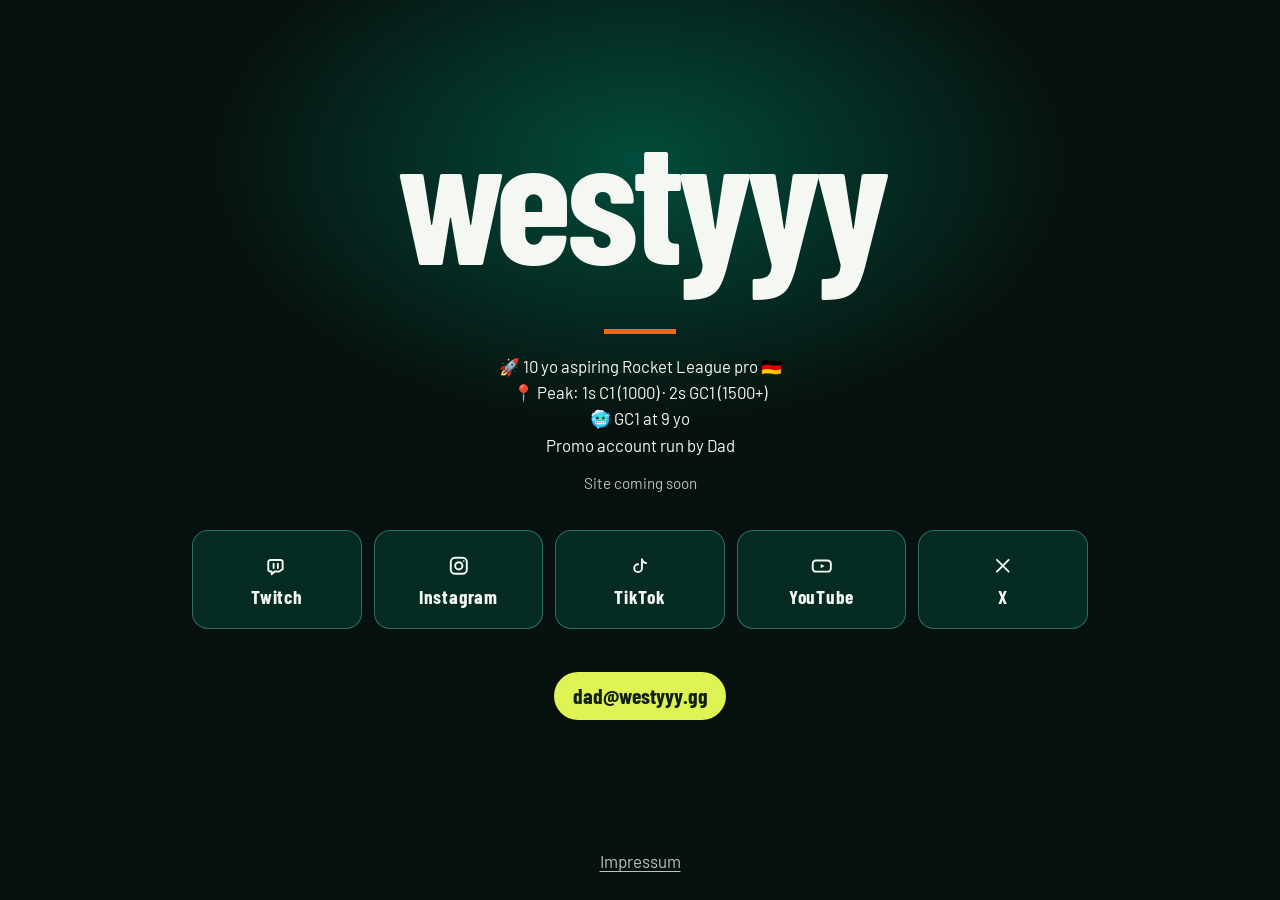
==== commit aa177a4d: "Add the short bio under the wordmark Replace the single tagline with the four-line bio and keep a sm" ====
--- a/index.html
+++ b/index.html
@@ -4,12 +4,12 @@
   <meta charset="utf-8">
   <meta name="viewport" content="width=device-width, initial-scale=1">
   <title>westyyy</title>
-  <meta name="description" content="Rocket League player. The westyyy site is coming soon.">
+  <meta name="description" content="10 yo Rocket League player. Peak 1s C1 and 2s GC1. Site coming soon.">
   <link rel="canonical" href="https://westyyy.gg/">
   <meta name="theme-color" content="#07110F">
   <meta name="color-scheme" content="dark">
   <meta property="og:title" content="westyyy">
-  <meta property="og:description" content="Rocket League player. The westyyy site is coming soon.">
+  <meta property="og:description" content="10 yo Rocket League player. Peak 1s C1 and 2s GC1. Site coming soon.">
   <meta property="og:url" content="https://westyyy.gg/">
   <meta property="og:type" content="website">
   <link rel="icon" href="/assets/favicon.svg" type="image/svg+xml">
@@ -22,7 +22,13 @@
     <div class="panel">
       <h1 class="wordmark">westyyy</h1>
       <hr class="mark">
-      <p class="tagline">Rocket League player <span class="flag" role="img" aria-label="Germany">🇩🇪</span> · site coming soon</p>
+      <div class="bio">
+        <p>🚀 10 yo aspiring Rocket League pro <span role="img" aria-label="Germany">🇩🇪</span></p>
+        <p>📍 Peak: 1s C1 (1000) · 2s GC1 (1500+)</p>
+        <p>🥶 GC1 at 9 yo</p>
+        <p>Promo account run by Dad</p>
+      </div>
+      <p class="soon">Site coming soon</p>
       <ul class="social-list">
         <li>
           <a class="social" data-social="twitch" href="https://twitch.tv/westyyy__rl">
--- a/assets/site.css
+++ b/assets/site.css
@@ -129,11 +129,22 @@
   background: var(--orange);
 }
 
-.tagline {
+.bio {
   margin: 0 auto;
-  max-width: 28rem;
+  max-width: 34rem;
+  color: var(--text);
+  font-size: 1.05rem;
+  line-height: 1.45;
+}
+
+.bio p {
+  margin: 0.12rem 0;
+}
+
+.soon {
+  margin: 0.95rem 0 0;
   color: var(--muted);
-  font-size: clamp(1.15rem, 2vw, 1.45rem);
+  font-size: 0.95rem;
 }
 
 .social-list {
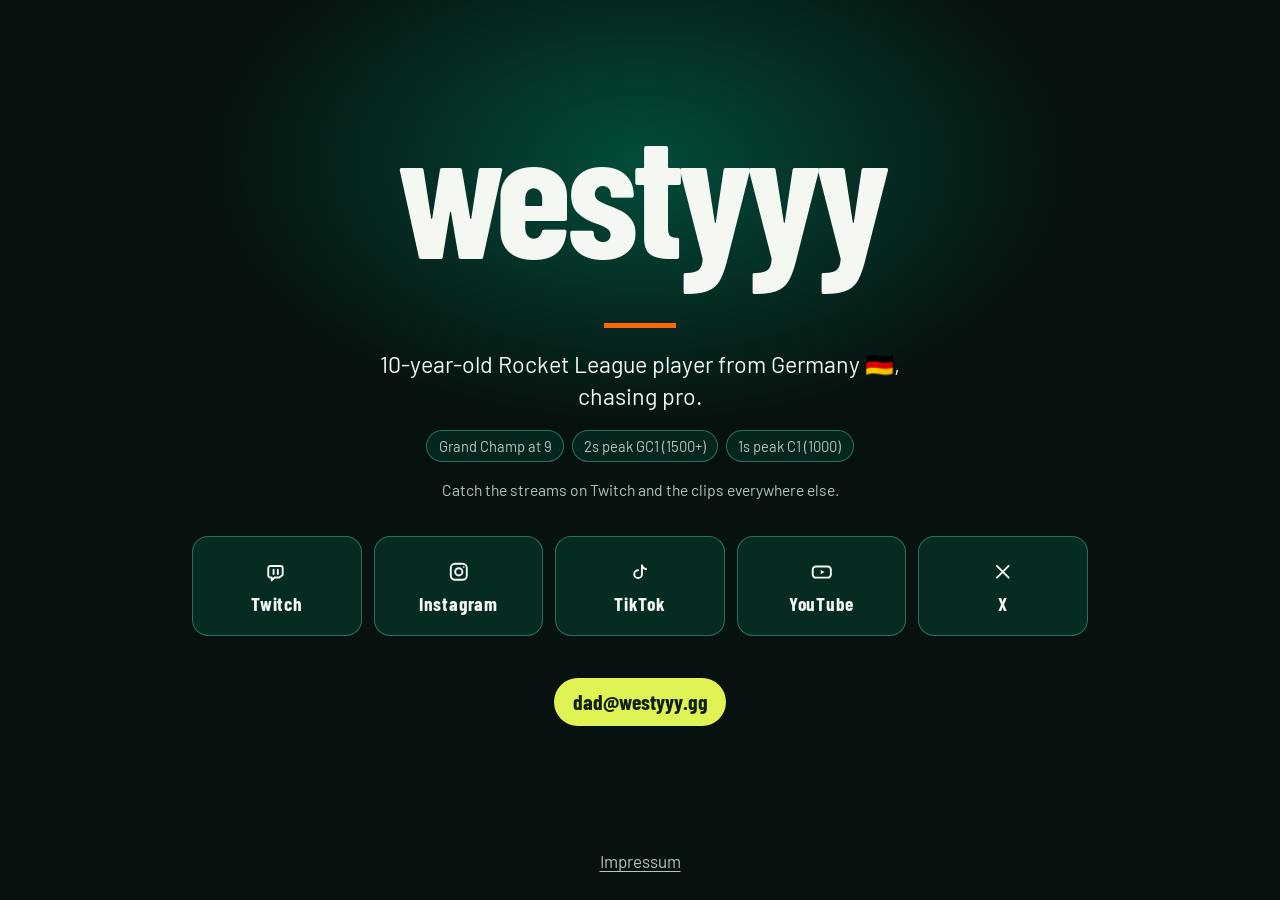
==== commit b075aaca: "Rewrite the bio as a short site headline Use a headline, stat chips, and a one-line call to action u" ====
--- a/index.html
+++ b/index.html
@@ -4,12 +4,12 @@
   <meta charset="utf-8">
   <meta name="viewport" content="width=device-width, initial-scale=1">
   <title>westyyy</title>
-  <meta name="description" content="10 yo Rocket League player. Peak 1s C1 and 2s GC1. Site coming soon.">
+  <meta name="description" content="10-year-old Rocket League player from Germany, chasing pro. Grand Champ at 9.">
   <link rel="canonical" href="https://westyyy.gg/">
   <meta name="theme-color" content="#07110F">
   <meta name="color-scheme" content="dark">
   <meta property="og:title" content="westyyy">
-  <meta property="og:description" content="10 yo Rocket League player. Peak 1s C1 and 2s GC1. Site coming soon.">
+  <meta property="og:description" content="10-year-old Rocket League player from Germany, chasing pro. Grand Champ at 9.">
   <meta property="og:url" content="https://westyyy.gg/">
   <meta property="og:type" content="website">
   <link rel="icon" href="/assets/favicon.svg" type="image/svg+xml">
@@ -22,13 +22,13 @@
     <div class="panel">
       <h1 class="wordmark">westyyy</h1>
       <hr class="mark">
-      <div class="bio">
-        <p>🚀 10 yo aspiring Rocket League pro <span role="img" aria-label="Germany">🇩🇪</span></p>
-        <p>📍 Peak: 1s C1 (1000) · 2s GC1 (1500+)</p>
-        <p>🥶 GC1 at 9 yo</p>
-        <p>Promo account run by Dad</p>
-      </div>
-      <p class="soon">Site coming soon</p>
+      <p class="headline">10-year-old Rocket League player from Germany <span role="img" aria-label="Germany">🇩🇪</span>, chasing pro.</p>
+      <ul class="stats">
+        <li>Grand Champ at 9</li>
+        <li>2s peak GC1 (1500+)</li>
+        <li>1s peak C1 (1000)</li>
+      </ul>
+      <p class="cta">Catch the streams on Twitch and the clips everywhere else.</p>
       <ul class="social-list">
         <li>
           <a class="social" data-social="twitch" href="https://twitch.tv/westyyy__rl">
--- a/assets/site.css
+++ b/assets/site.css
@@ -129,22 +129,41 @@
   background: var(--orange);
 }
 
-.bio {
+.headline {
   margin: 0 auto;
-  max-width: 34rem;
+  max-width: 36rem;
   color: var(--text);
-  font-size: 1.05rem;
-  line-height: 1.45;
-}
-
-.bio p {
-  margin: 0.12rem 0;
-}
-
-.soon {
-  margin: 0.95rem 0 0;
+  font-size: clamp(1.15rem, 2vw, 1.45rem);
+  line-height: 1.4;
+}
+
+.stats {
+  display: flex;
+  flex-wrap: wrap;
+  justify-content: center;
+  gap: 0.5rem;
+  margin: 1.1rem auto 0;
+  padding: 0;
+  max-width: 42rem;
+  list-style: none;
+}
+
+.stats li {
+  margin: 0;
+  padding: 0.35rem 0.7rem;
+  border: 1px solid color-mix(in srgb, var(--green) 65%, var(--text) 18%);
+  border-radius: 999px;
+  background: color-mix(in srgb, var(--green) 28%, var(--bg));
   color: var(--muted);
-  font-size: 0.95rem;
+  font-size: 0.92rem;
+  line-height: 1.3;
+}
+
+.cta {
+  margin: 0.95rem auto 0;
+  max-width: 32rem;
+  color: var(--muted);
+  font-size: 0.98rem;
 }
 
 .social-list {
@@ -274,8 +293,27 @@
 
 @media (max-width: 800px) {
   main {
-    padding-top: 3.2rem;
+    padding-top: 2rem;
+    padding-bottom: 1.25rem;
     place-items: start center;
+  }
+
+  .headline {
+    font-size: 1.05rem;
+  }
+
+  .stats {
+    margin-top: 0.8rem;
+    gap: 0.4rem;
+  }
+
+  .cta {
+    margin-top: 0.7rem;
+  }
+
+  .social-list {
+    margin-top: 1.25rem;
+    gap: 0.45rem;
   }
 
   .social-list {
@@ -285,9 +323,13 @@
   .social {
     flex-direction: row;
     justify-content: flex-start;
-    min-height: 4.25rem;
-    padding: 0.7rem 0.95rem;
-    gap: 0.8rem;
+    min-height: 3.35rem;
+    padding: 0.5rem 0.85rem;
+    gap: 0.7rem;
+  }
+
+  .contact {
+    margin-top: 1.1rem;
   }
 }
 
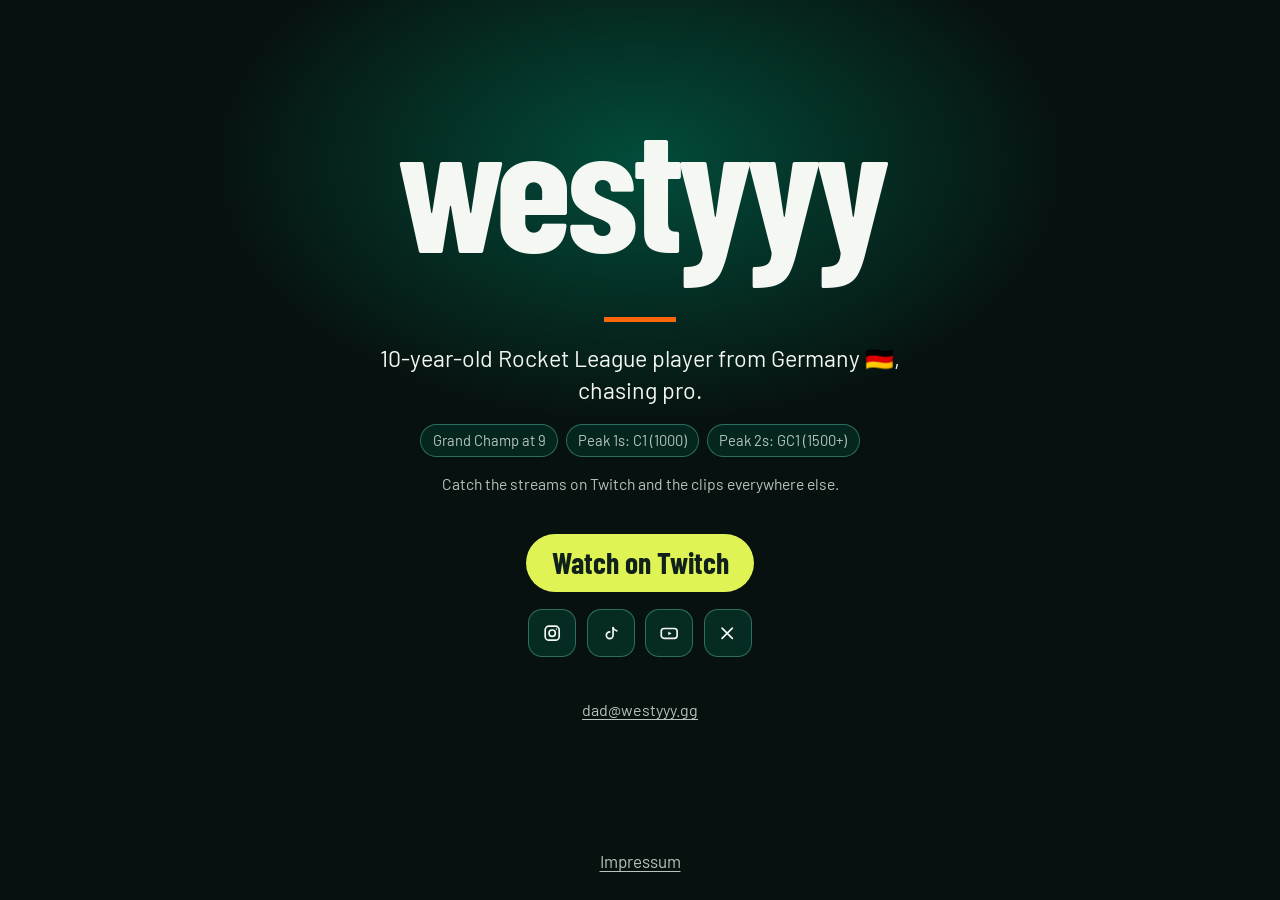
==== commit c8acb189: "Make Twitch the primary button and tighten the rank chips Use the exact peak lines, keep Grand Champ" ====
--- a/index.html
+++ b/index.html
@@ -25,54 +25,42 @@
       <p class="headline">10-year-old Rocket League player from Germany <span role="img" aria-label="Germany">🇩🇪</span>, chasing pro.</p>
       <ul class="stats">
         <li>Grand Champ at 9</li>
-        <li>2s peak GC1 (1500+)</li>
-        <li>1s peak C1 (1000)</li>
+        <li>Peak 1s: C1 (1000)</li>
+        <li>Peak 2s: GC1 (1500+)</li>
       </ul>
       <p class="cta">Catch the streams on Twitch and the clips everywhere else.</p>
-      <ul class="social-list">
+      <p><a class="watch" data-social="twitch" href="https://twitch.tv/westyyy__rl">Watch on Twitch</a></p>
+      <ul class="icon-row">
         <li>
-          <a class="social" data-social="twitch" href="https://twitch.tv/westyyy__rl">
-            <svg viewBox="0 0 24 24" aria-hidden="true" fill="none" stroke="currentColor" stroke-width="1.8" stroke-linejoin="round">
-              <path d="M6 6.5h9.5a2 2 0 0 1 2 2V15l-3.2 2.4H10L7.2 20v-2.6H6a2 2 0 0 1-2-2V8.5a2 2 0 0 1 2-2Z"/>
-              <path d="M9 10v4M13 10v4" stroke-linecap="round"/>
-            </svg>
-            <span class="social-label">Twitch</span>
-          </a>
-        </li>
-        <li>
-          <a class="social" data-social="instagram" href="https://instagram.com/westyyy__rl">
+          <a class="icon-link" data-social="instagram" href="https://instagram.com/westyyy__rl" aria-label="Instagram">
             <svg viewBox="0 0 24 24" aria-hidden="true" fill="none" stroke="currentColor" stroke-width="1.8">
               <rect x="4.5" y="4.5" width="15" height="15" rx="4"/>
               <circle cx="12" cy="12" r="3.4"/>
               <circle cx="16.6" cy="7.5" r="0.8" fill="currentColor" stroke="none"/>
             </svg>
-            <span class="social-label">Instagram</span>
           </a>
         </li>
         <li>
-          <a class="social" data-social="tiktok" href="https://www.tiktok.com/@westyyywest">
+          <a class="icon-link" data-social="tiktok" href="https://www.tiktok.com/@westyyywest" aria-label="TikTok">
             <svg viewBox="0 0 24 24" aria-hidden="true" fill="none" stroke="currentColor" stroke-width="1.8" stroke-linecap="round" stroke-linejoin="round">
               <path d="M14 6.2c.7 1.8 2.1 3 4 3.3"/>
               <path d="M14 6v8.2a3.6 3.6 0 1 1-3.6-3.6"/>
             </svg>
-            <span class="social-label">TikTok</span>
           </a>
         </li>
         <li>
-          <a class="social" data-social="youtube" href="https://www.youtube.com/@westyyywest">
+          <a class="icon-link" data-social="youtube" href="https://www.youtube.com/@westyyywest" aria-label="YouTube">
             <svg viewBox="0 0 24 24" aria-hidden="true" fill="none" stroke="currentColor" stroke-width="1.8" stroke-linejoin="round">
               <rect x="3.5" y="7" width="17" height="10.5" rx="3"/>
               <path d="M11 10.2v4.1l3.6-2.05L11 10.2Z" fill="currentColor" stroke="none"/>
             </svg>
-            <span class="social-label">YouTube</span>
           </a>
         </li>
         <li>
-          <a class="social" data-social="x" href="https://x.com/westyyywest">
+          <a class="icon-link" data-social="x" href="https://x.com/westyyywest" aria-label="X">
             <svg viewBox="0 0 24 24" aria-hidden="true" fill="none" stroke="currentColor" stroke-width="1.8" stroke-linecap="round">
               <path d="M6.5 6.5 17.5 17.5M17.5 6.5 6.5 17.5"/>
             </svg>
-            <span class="social-label">X</span>
           </a>
         </li>
       </ul>
--- a/assets/site.css
+++ b/assets/site.css
@@ -166,46 +166,59 @@
   font-size: 0.98rem;
 }
 
-.social-list {
-  display: grid;
-  grid-template-columns: repeat(5, minmax(0, 1fr));
-  gap: 0.75rem;
-  margin: 2.2rem 0 0;
+.watch {
+  display: inline-flex;
+  align-items: center;
+  justify-content: center;
+  min-height: 58px;
+  margin-top: 1.35rem;
+  padding: 0.55rem 1.6rem;
+  border-radius: 999px;
+  background: var(--yellow);
+  color: var(--ink);
+  font-family: var(--font-display);
+  font-weight: 700;
+  font-size: clamp(1.45rem, 2.4vw, 1.85rem);
+  line-height: 1;
+  text-decoration: none;
+  text-transform: none;
+}
+
+.watch:hover {
+  filter: brightness(0.96);
+}
+
+.icon-row {
+  display: flex;
+  flex-wrap: wrap;
+  justify-content: center;
+  gap: 0.65rem;
+  margin: 1rem 0 0;
   padding: 0;
   list-style: none;
 }
 
-.social {
-  display: flex;
-  flex-direction: column;
+.icon-link {
+  display: inline-flex;
   align-items: center;
   justify-content: center;
-  gap: 0.55rem;
-  min-height: 6.2rem;
-  padding: 0.9rem 0.5rem;
+  width: 48px;
+  height: 48px;
   border: 1px solid color-mix(in srgb, var(--green) 65%, var(--text) 18%);
-  border-radius: 16px;
+  border-radius: 14px;
   background: color-mix(in srgb, var(--green) 34%, var(--bg));
   color: var(--text);
   text-decoration: none;
 }
 
-.social svg {
-  width: 1.6rem;
-  height: 1.6rem;
+.icon-link svg {
+  width: 1.4rem;
+  height: 1.4rem;
   display: block;
 }
 
-.social-label {
-  font-family: var(--font-display);
-  font-weight: 700;
-  font-size: 1.2rem;
-  letter-spacing: 0.04em;
-  line-height: 1;
-}
-
-.social:hover,
-.social:focus-visible {
+.icon-link:hover,
+.icon-link:focus-visible {
   background: var(--yellow);
   border-color: var(--yellow);
   color: var(--ink);
@@ -215,22 +228,19 @@
   display: inline-flex;
   align-items: center;
   justify-content: center;
-  min-height: 48px;
-  margin-top: 1.6rem;
-  padding: 0.45rem 1.15rem;
-  border-radius: 999px;
-  background: var(--yellow);
-  color: var(--ink);
-  font-family: var(--font-display);
-  font-weight: 700;
-  font-size: 1.35rem;
+  min-height: 44px;
+  margin-top: 0.85rem;
+  color: var(--muted);
+  font-size: 1rem;
   line-height: 1;
-  text-decoration: none;
+  text-decoration: underline;
+  text-underline-offset: 0.18em;
   text-transform: none;
 }
 
-.contact:hover {
-  filter: brightness(0.96);
+.contact:hover,
+.contact:focus-visible {
+  color: var(--yellow);
 }
 
 .site-footer {
@@ -311,25 +321,12 @@
     margin-top: 0.7rem;
   }
 
-  .social-list {
-    margin-top: 1.25rem;
-    gap: 0.45rem;
-  }
-
-  .social-list {
-    grid-template-columns: 1fr;
-  }
-
-  .social {
-    flex-direction: row;
-    justify-content: flex-start;
-    min-height: 3.35rem;
-    padding: 0.5rem 0.85rem;
-    gap: 0.7rem;
+  .watch {
+    margin-top: 1rem;
   }
 
   .contact {
-    margin-top: 1.1rem;
+    margin-top: 0.7rem;
   }
 }
 
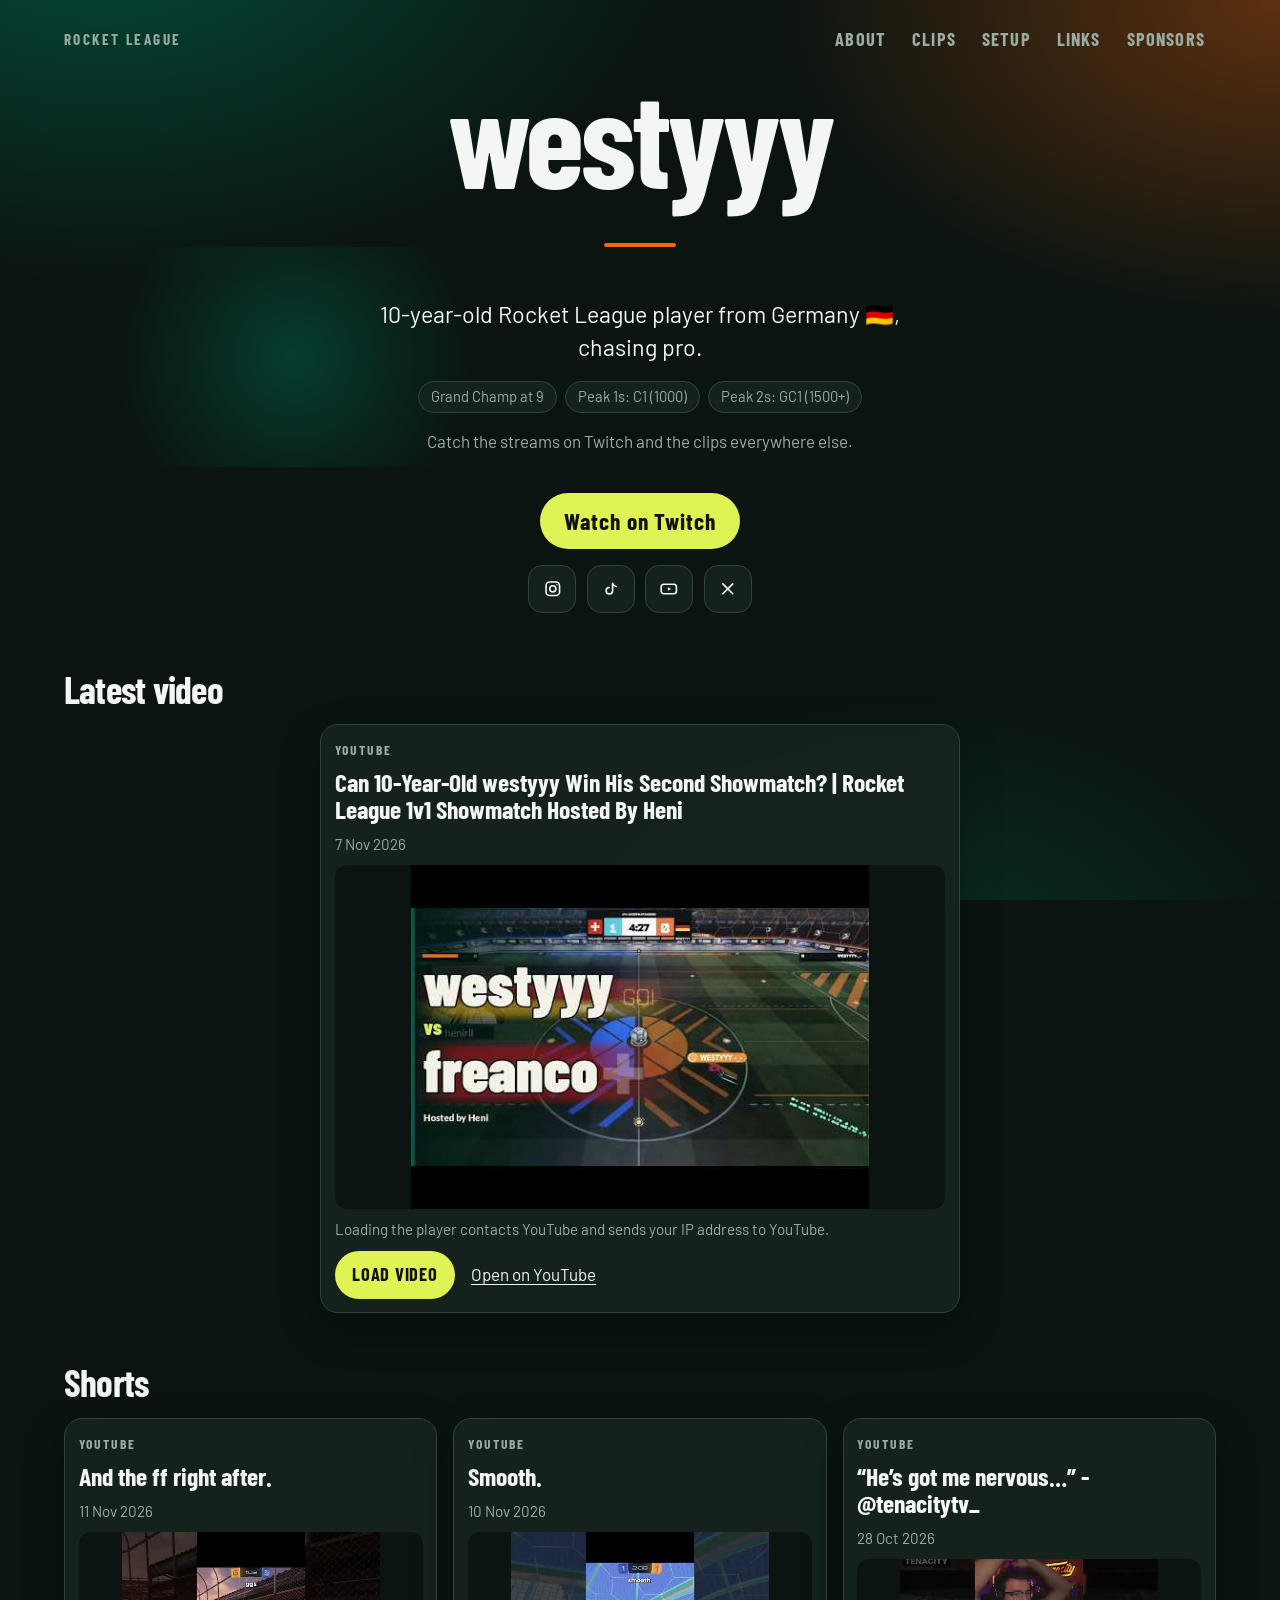
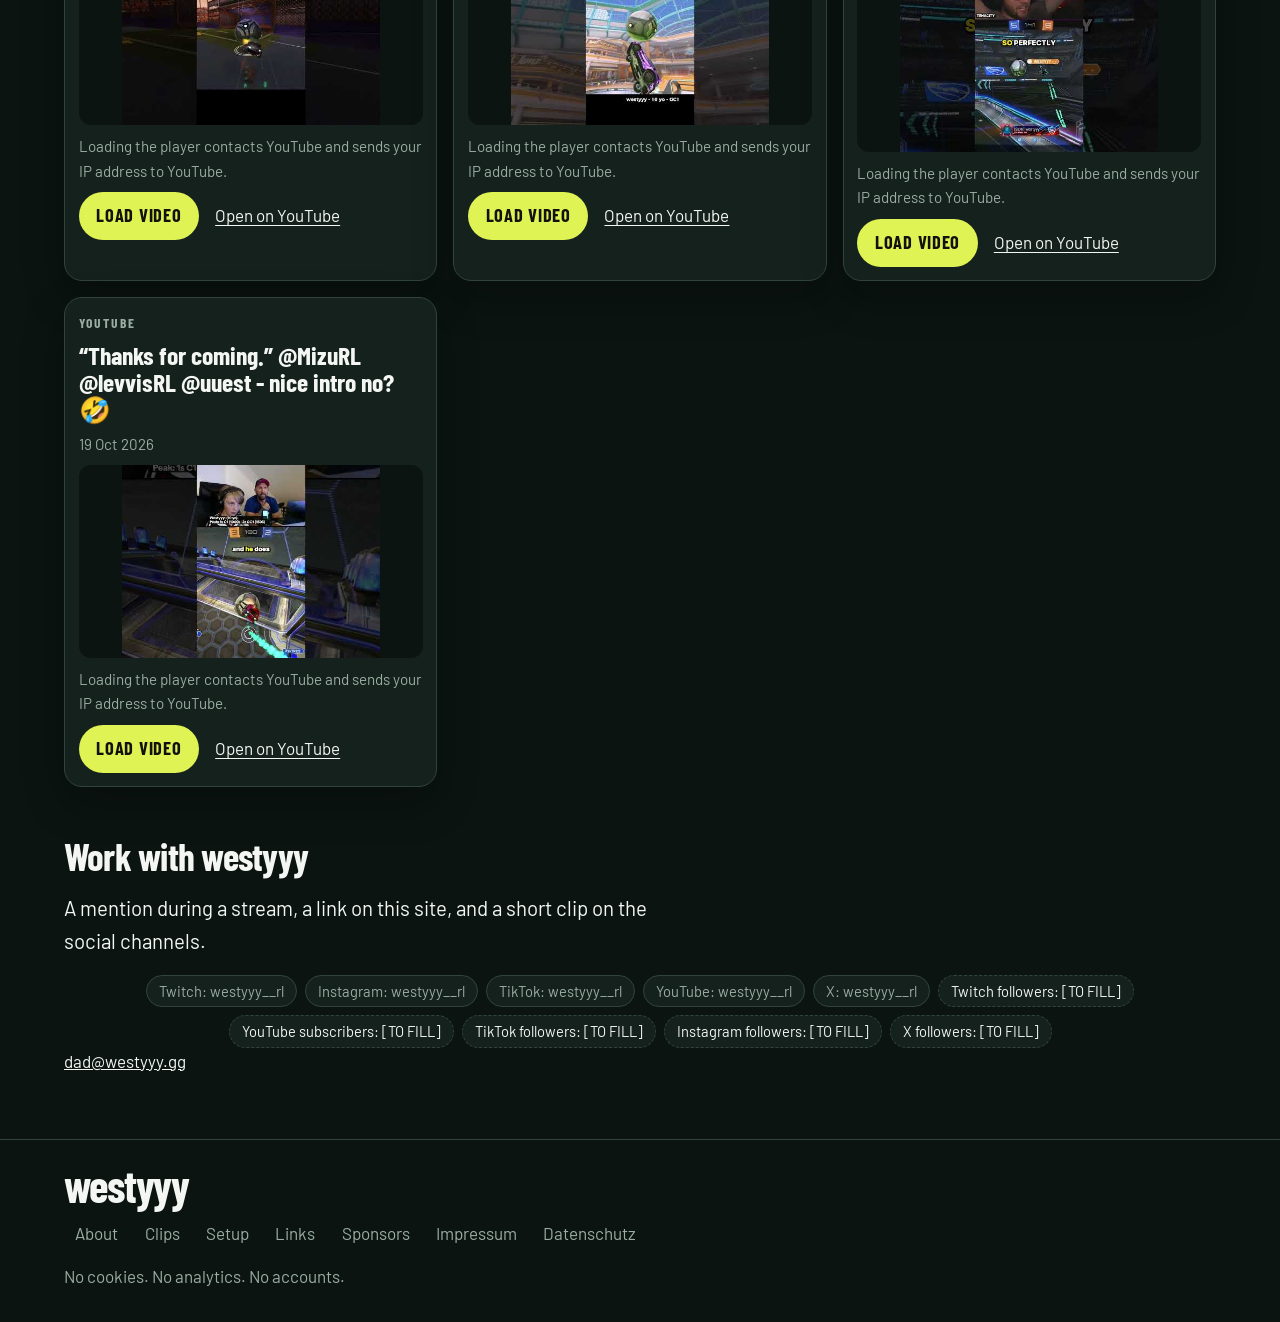
==== commit 9bfee2fe: "Build the full site on the coming-soon look Add live status, the latest YouTube video and Shorts, a " ====
--- a/index.html
+++ b/index.html
@@ -3,25 +3,58 @@
 <head>
   <meta charset="utf-8">
   <meta name="viewport" content="width=device-width, initial-scale=1">
+  <meta http-equiv="Content-Security-Policy" content="default-src 'self'; base-uri 'self'; object-src 'none'; form-action 'none'; script-src 'self'; style-src 'self'; font-src 'self'; img-src 'self'; connect-src 'self'; media-src 'self'; frame-src https://www.youtube-nocookie.com https://clips.twitch.tv https://player.twitch.tv">
   <title>westyyy</title>
   <meta name="description" content="10-year-old Rocket League player from Germany, chasing pro. Grand Champ at 9.">
   <link rel="canonical" href="https://westyyy.gg/">
-  <meta name="theme-color" content="#07110F">
+  <meta name="author" content="westyyy">
+  <meta name="theme-color" content="#0B1411">
   <meta name="color-scheme" content="dark">
+  <meta name="referrer" content="strict-origin-when-cross-origin">
+  <meta property="og:site_name" content="westyyy">
+  <meta property="og:type" content="website">
+  <meta property="og:locale" content="en_US">
   <meta property="og:title" content="westyyy">
   <meta property="og:description" content="10-year-old Rocket League player from Germany, chasing pro. Grand Champ at 9.">
   <meta property="og:url" content="https://westyyy.gg/">
-  <meta property="og:type" content="website">
-  <link rel="icon" href="/assets/favicon.svg" type="image/svg+xml">
+  <meta property="og:image" content="https://westyyy.gg/assets/og.png">
+  <meta property="og:image:type" content="image/png">
+  <meta property="og:image:width" content="1200">
+  <meta property="og:image:height" content="630">
+  <meta property="og:image:alt" content="westyyy in off-white type on a near-black field.">
+  <meta name="twitter:card" content="summary_large_image">
+  <meta name="twitter:title" content="westyyy">
+  <meta name="twitter:description" content="10-year-old Rocket League player from Germany, chasing pro. Grand Champ at 9.">
+  <meta name="twitter:image" content="https://westyyy.gg/assets/og.png">
+  <link rel="icon" href="/favicon.svg" type="image/svg+xml">
+  <link rel="icon" href="/favicon-32.png" type="image/png" sizes="32x32">
+  <link rel="apple-touch-icon" href="/apple-touch-icon.png">
   <link rel="preload" href="/assets/fonts/barlow-condensed-700.woff2" as="font" type="font/woff2" crossorigin>
-  <link rel="stylesheet" href="/assets/site.css">
+  <link rel="stylesheet" href="/css/styles.css">
 </head>
-<body>
+<body class="home">
+  
   <a class="skip" href="#content">Skip to content</a>
-  <main id="content" tabindex="-1">
-    <div class="panel">
+  <header class="site-header">
+    <div class="wrap header-bar">
+      <p class="eyebrow">Rocket League</p>
+      <button class="nav-toggle" type="button" aria-expanded="false" aria-controls="site-nav">Menu</button>
+      <nav id="site-nav" class="site-nav" aria-label="Primary">
+          <ul>
+            <li><a href="/about/">About</a></li>
+            <li><a href="/schedule/">Schedule</a></li>
+            <li><a href="/clips/">Clips</a></li>
+            <li><a href="/setup/">Setup</a></li>
+            <li><a href="/links/">Links</a></li>
+            <li><a href="/sponsors/">Sponsors</a></li>
+          </ul>
+        </nav>
+    </div>
+    <div class="wrap">
       <h1 class="wordmark">westyyy</h1>
-      <hr class="mark">
+    </div>
+    <hr class="rule">
+    <div class="wrap hero-copy">
       <p class="headline">10-year-old Rocket League player from Germany <span role="img" aria-label="Germany">🇩🇪</span>, chasing pro.</p>
       <ul class="stats">
         <li>Grand Champ at 9</li>
@@ -29,48 +62,97 @@
         <li>Peak 2s: GC1 (1500+)</li>
       </ul>
       <p class="cta">Catch the streams on Twitch and the clips everywhere else.</p>
-      <p><a class="watch" data-social="twitch" href="https://twitch.tv/westyyy__rl">Watch on Twitch</a></p>
+      <div id="live-badge" class="live-row" aria-live="polite"></div>
+      <p><a class="button watch" href="https://twitch.tv/westyyy__rl">Watch on Twitch</a></p>
       <ul class="icon-row">
         <li>
-          <a class="icon-link" data-social="instagram" href="https://instagram.com/westyyy__rl" aria-label="Instagram">
-            <svg viewBox="0 0 24 24" aria-hidden="true" fill="none" stroke="currentColor" stroke-width="1.8">
-              <rect x="4.5" y="4.5" width="15" height="15" rx="4"/>
-              <circle cx="12" cy="12" r="3.4"/>
-              <circle cx="16.6" cy="7.5" r="0.8" fill="currentColor" stroke="none"/>
-            </svg>
+          <a class="icon-link" href="https://instagram.com/westyyy__rl" aria-label="Instagram">
+            <svg viewBox="0 0 24 24" aria-hidden="true" fill="none" stroke="currentColor" stroke-width="1.8"><rect x="4.5" y="4.5" width="15" height="15" rx="4"/><circle cx="12" cy="12" r="3.4"/><circle cx="16.6" cy="7.5" r="0.8" fill="currentColor" stroke="none"/></svg>
           </a>
         </li>
         <li>
-          <a class="icon-link" data-social="tiktok" href="https://www.tiktok.com/@westyyywest" aria-label="TikTok">
-            <svg viewBox="0 0 24 24" aria-hidden="true" fill="none" stroke="currentColor" stroke-width="1.8" stroke-linecap="round" stroke-linejoin="round">
-              <path d="M14 6.2c.7 1.8 2.1 3 4 3.3"/>
-              <path d="M14 6v8.2a3.6 3.6 0 1 1-3.6-3.6"/>
-            </svg>
+          <a class="icon-link" href="https://www.tiktok.com/@westyyy__rl" aria-label="TikTok">
+            <svg viewBox="0 0 24 24" aria-hidden="true" fill="none" stroke="currentColor" stroke-width="1.8" stroke-linecap="round" stroke-linejoin="round"><path d="M14 6.2c.7 1.8 2.1 3 4 3.3"/><path d="M14 6v8.2a3.6 3.6 0 1 1-3.6-3.6"/></svg>
           </a>
         </li>
         <li>
-          <a class="icon-link" data-social="youtube" href="https://www.youtube.com/@westyyywest" aria-label="YouTube">
-            <svg viewBox="0 0 24 24" aria-hidden="true" fill="none" stroke="currentColor" stroke-width="1.8" stroke-linejoin="round">
-              <rect x="3.5" y="7" width="17" height="10.5" rx="3"/>
-              <path d="M11 10.2v4.1l3.6-2.05L11 10.2Z" fill="currentColor" stroke="none"/>
-            </svg>
+          <a class="icon-link" href="https://www.youtube.com/@westyyy__rl" aria-label="YouTube">
+            <svg viewBox="0 0 24 24" aria-hidden="true" fill="none" stroke="currentColor" stroke-width="1.8" stroke-linejoin="round"><rect x="3.5" y="7" width="17" height="10.5" rx="3"/><path d="M11 10.2v4.1l3.6-2.05L11 10.2Z" fill="currentColor" stroke="none"/></svg>
           </a>
         </li>
         <li>
-          <a class="icon-link" data-social="x" href="https://x.com/westyyywest" aria-label="X">
-            <svg viewBox="0 0 24 24" aria-hidden="true" fill="none" stroke="currentColor" stroke-width="1.8" stroke-linecap="round">
-              <path d="M6.5 6.5 17.5 17.5M17.5 6.5 6.5 17.5"/>
-            </svg>
+          <a class="icon-link" href="https://x.com/westyyy__rl" aria-label="X">
+            <svg viewBox="0 0 24 24" aria-hidden="true" fill="none" stroke="currentColor" stroke-width="1.8" stroke-linecap="round"><path d="M6.5 6.5 17.5 17.5M17.5 6.5 6.5 17.5"/></svg>
           </a>
         </li>
       </ul>
-      <p><a class="contact" data-email href="mailto:dad@westyyy.gg">dad@westyyy.gg</a></p>
+      <div id="live-player"></div>
     </div>
+  </header>
+  <main id="content" tabindex="-1">
+    <section class="section" aria-labelledby="latest-heading">
+      <div class="wrap">
+        <h2 id="latest-heading">Latest video</h2>
+        <div id="latest-youtube" class="feature-video">
+          <p class="empty">The latest video shows up here after it is saved.</p>
+        </div>
+      </div>
+    </section>
+    <section class="section" aria-labelledby="shorts-heading">
+      <div class="wrap">
+        <h2 id="shorts-heading">Shorts</h2>
+        <div id="shorts-row" class="clip-grid">
+          <p class="empty">Shorts show up here after they are saved.</p>
+        </div>
+      </div>
+    </section>
+    <section id="schedule-section" class="section" hidden aria-labelledby="schedule-heading">
+      <div class="wrap">
+        <h2 id="schedule-heading">Schedule</h2>
+        <p class="zone-note">Times are written in Europe/Berlin and shown in your time zone.</p>
+        <div id="next-stream"></div>
+      </div>
+    </section>
+    <section class="section" aria-labelledby="work-heading">
+      <div class="wrap">
+        <h2 id="work-heading">Work with westyyy</h2>
+        <p class="lede">A mention during a stream, a link on this site, and a short clip on the social channels.</p>
+        <div id="media-kit">
+          <ul class="stats">
+            <li>Twitch: westyyy__rl</li>
+            <li>YouTube: westyyy__rl</li>
+            <li>TikTok: westyyy__rl</li>
+            <li>Instagram: westyyy__rl</li>
+            <li>X: westyyy__rl</li>
+            <li class="placeholder">Twitch followers: [TO FILL]</li>
+            <li class="placeholder">YouTube subscribers: [TO FILL]</li>
+            <li class="placeholder">TikTok followers: [TO FILL]</li>
+            <li class="placeholder">Instagram followers: [TO FILL]</li>
+            <li class="placeholder">X followers: [TO FILL]</li>
+          </ul>
+        </div>
+        <p><a class="keep-case" href="mailto:dad@westyyy.gg">dad@westyyy.gg</a></p>
+      </div>
+    </section>
   </main>
   <footer class="site-footer">
-    <a href="/impressum.html">Impressum</a>
+    <div class="wrap">
+      <p class="wordmark footer-mark">westyyy</p>
+      <nav class="footer-nav" aria-label="Footer">
+        <ul>
+            <li><a href="/about/">About</a></li>
+            <li><a href="/schedule/">Schedule</a></li>
+            <li><a href="/clips/">Clips</a></li>
+            <li><a href="/setup/">Setup</a></li>
+            <li><a href="/links/">Links</a></li>
+            <li><a href="/sponsors/">Sponsors</a></li>
+            <li><a href="/impressum/">Impressum</a></li>
+            <li><a href="/datenschutz/">Datenschutz</a></li>
+        </ul>
+      </nav>
+      <p class="fine">No cookies. No analytics. No accounts.</p>
+    </div>
   </footer>
-  <script src="/assets/config.js"></script>
-  <script src="/assets/site.js"></script>
+  <script type="module" src="/js/main.js"></script>
 </body>
 </html>
--- a/css/styles.css
+++ b/css/styles.css
@@ -0,0 +1,1238 @@
+/* Colour tokens. Body text pairings clear WCAG AA (4.5:1).
+   Yellow is only the live badge, primary buttons, and hover or focus. */
+:root {
+  --bg: #0B1411;
+  --surface: #17241F;
+  --surface-2: #1E2C27;
+  --line: #31443C;
+  --text: #F3F6F2;
+  --muted: #9AADA3;
+  --green: #015D47;
+  --orange: #FD650A;
+  --yellow: #E0F354;
+  --yellow-hover: #D4E44A;
+  --yellow-press: #C6D63A;
+  --ink: #12110C;
+  --font-display: "Barlow Condensed", "Arial Narrow", Impact, sans-serif;
+  --font-body: "Barlow", "Segoe UI", Helvetica, Arial, sans-serif;
+  --wrap: 72rem;
+  --radius: 18px;
+  color-scheme: dark;
+}
+
+@font-face {
+  font-family: "Barlow Condensed";
+  src: url("/assets/fonts/barlow-condensed-800.woff2") format("woff2");
+  font-weight: 800;
+  font-style: normal;
+  font-display: swap;
+}
+
+@font-face {
+  font-family: "Barlow Condensed";
+  src: url("/assets/fonts/barlow-condensed-700.woff2") format("woff2");
+  font-weight: 700;
+  font-style: normal;
+  font-display: swap;
+}
+
+@font-face {
+  font-family: Barlow;
+  src: url("/assets/fonts/barlow-400.woff2") format("woff2");
+  font-weight: 400;
+  font-style: normal;
+  font-display: swap;
+}
+
+*,
+*::before,
+*::after {
+  box-sizing: border-box;
+}
+
+html {
+  -webkit-text-size-adjust: 100%;
+  background: var(--bg);
+}
+
+body {
+  margin: 0;
+  min-height: 100vh;
+  display: flex;
+  flex-direction: column;
+  background-color: var(--bg);
+  background-image:
+    radial-gradient(860px 520px at 8% -8%, color-mix(in srgb, var(--green) 72%, transparent), transparent 68%),
+    radial-gradient(720px 460px at 100% 0%, color-mix(in srgb, var(--orange) 34%, transparent), transparent 70%),
+    radial-gradient(540px 380px at 72% 108%, color-mix(in srgb, var(--green) 40%, transparent), transparent 72%);
+  background-attachment: fixed;
+  background-repeat: no-repeat;
+  color: var(--text);
+  font-family: var(--font-body);
+  font-size: 1.0625rem;
+  font-weight: 400;
+  line-height: 1.6;
+}
+
+main {
+  flex: 1 0 auto;
+}
+
+img {
+  max-width: 100%;
+  height: auto;
+}
+
+button,
+input,
+textarea,
+select {
+  font: inherit;
+}
+
+button {
+  cursor: pointer;
+  background: none;
+  border: 0;
+  color: inherit;
+}
+
+p {
+  margin: 0 0 0.85rem;
+}
+
+p:last-child {
+  margin-bottom: 0;
+}
+
+ul,
+ol {
+  margin: 0;
+  padding: 0;
+}
+
+dl,
+dt,
+dd {
+  margin: 0;
+}
+
+address {
+  font-style: normal;
+}
+
+a {
+  color: inherit;
+}
+
+:focus-visible {
+  outline: 3px solid var(--yellow);
+  outline-offset: 3px;
+}
+
+:focus:not(:focus-visible) {
+  outline: none;
+}
+
+::selection {
+  background: var(--yellow);
+  color: var(--ink);
+}
+
+.skip {
+  position: absolute;
+  left: 1rem;
+  top: -4rem;
+  z-index: 5;
+  background: var(--yellow);
+  color: var(--ink);
+  padding: 0.55rem 0.8rem;
+  border-radius: 999px;
+  font-family: var(--font-display);
+  font-weight: 700;
+  letter-spacing: 0.04em;
+  text-decoration: none;
+}
+
+.skip:focus {
+  top: 1rem;
+}
+
+.wrap {
+  width: min(var(--wrap), calc(100% - 2.5rem));
+  margin-inline: auto;
+}
+
+.site-header {
+  padding-top: 1.1rem;
+}
+
+.header-bar {
+  display: flex;
+  flex-wrap: wrap;
+  align-items: center;
+  gap: 0.5rem 0.75rem;
+  padding-bottom: 0.4rem;
+}
+
+.header-bar > :first-child {
+  margin-right: auto;
+}
+
+.nav-toggle {
+  display: inline-flex;
+  align-items: center;
+  justify-content: center;
+  min-height: 44px;
+  min-width: 44px;
+  padding: 0 0.9rem;
+  border: 1px solid var(--line);
+  border-radius: 999px;
+  background: color-mix(in srgb, var(--surface) 80%, transparent);
+  color: var(--text);
+  font-family: var(--font-display);
+  font-weight: 700;
+  font-size: 1.05rem;
+  letter-spacing: 0.06em;
+  text-transform: uppercase;
+}
+
+.nav-toggle:hover,
+.nav-toggle:focus-visible {
+  background: var(--yellow);
+  color: var(--ink);
+  border-color: var(--yellow);
+}
+
+.nav-toggle:active {
+  background: var(--yellow-press);
+}
+
+.button:focus-visible,
+.badge:focus-visible,
+.nav-toggle:focus-visible,
+.quick-links a:focus-visible,
+.site-nav a:focus-visible,
+.footer-nav a:focus-visible {
+  outline-color: var(--text);
+}
+
+.site-nav {
+  display: none;
+  flex-basis: 100%;
+}
+
+.site-nav.is-open {
+  display: block;
+}
+
+.site-nav ul,
+.footer-nav ul {
+  display: flex;
+  flex-wrap: wrap;
+  gap: 0.15rem 0.25rem;
+  list-style: none;
+}
+
+.site-nav a,
+.footer-nav a {
+  display: inline-flex;
+  align-items: center;
+  min-height: 44px;
+  padding: 0 0.7rem;
+  border-radius: 999px;
+  text-decoration: none;
+}
+
+.site-nav a {
+  font-family: var(--font-display);
+  font-weight: 700;
+  font-size: 1.15rem;
+  letter-spacing: 0.06em;
+  text-transform: uppercase;
+  color: var(--muted);
+}
+
+.site-nav a:hover,
+.site-nav a:focus-visible {
+  background: var(--yellow);
+  color: var(--ink);
+}
+
+.site-nav a[aria-current="page"] {
+  color: var(--text);
+  background: color-mix(in srgb, var(--surface-2) 90%, transparent);
+}
+
+.site-nav a[aria-current="page"]:hover,
+.site-nav a[aria-current="page"]:focus-visible {
+  background: var(--yellow);
+  color: var(--ink);
+}
+
+.eyebrow {
+  margin: 0;
+  font-family: var(--font-display);
+  font-weight: 700;
+  letter-spacing: 0.16em;
+  text-transform: uppercase;
+  font-size: 0.95rem;
+  color: var(--muted);
+}
+
+.wordmark,
+.keep-case,
+.rank-line,
+.clip-title,
+.link-url,
+.business-address,
+.next-title {
+  text-transform: none;
+}
+
+.wordmark {
+  font-family: var(--font-display);
+  font-weight: 700;
+  font-style: normal;
+  font-variant: normal;
+  letter-spacing: -0.03em;
+  line-height: 0.9;
+  color: var(--text);
+  text-decoration: none;
+  white-space: nowrap;
+}
+
+h1.wordmark {
+  font-size: clamp(3.6rem, 10vw, 6.6rem);
+  margin: 0.35rem 0 0.2rem;
+  padding-bottom: 0.06em;
+}
+
+a.wordmark {
+  font-size: clamp(2.1rem, 6vw, 2.8rem);
+  line-height: 0.9;
+}
+
+hr.rule {
+  height: 1px;
+  background: var(--line);
+  border: 0;
+  margin: 0.8rem 0 0;
+}
+
+.hero-copy,
+.page-intro {
+  position: relative;
+  padding: 2.2rem 0 2.4rem;
+}
+
+.hero-copy::before,
+.page-intro::before {
+  content: "";
+  position: absolute;
+  z-index: 0;
+  width: min(460px, 70%);
+  height: 220px;
+  left: 0;
+  top: 0;
+  background: radial-gradient(circle, color-mix(in srgb, var(--green) 55%, transparent), transparent 70%);
+  pointer-events: none;
+}
+
+.hero-copy > *,
+.page-intro > * {
+  position: relative;
+  z-index: 1;
+}
+
+.lede {
+  max-width: 38rem;
+  margin-top: 0.4rem;
+  font-size: clamp(1.12rem, 1.6vw, 1.3rem);
+  line-height: 1.6;
+  color: var(--text);
+}
+
+h1 {
+  font-family: var(--font-display);
+  font-weight: 700;
+  font-size: clamp(3.1rem, 7vw, 5.4rem);
+  line-height: 0.92;
+  letter-spacing: -0.03em;
+  color: var(--text);
+  margin: 0.15rem 0 0.85rem;
+}
+
+h2 {
+  font-family: var(--font-display);
+  font-weight: 700;
+  font-size: clamp(1.8rem, 3vw, 2.35rem);
+  line-height: 1;
+  letter-spacing: -0.02em;
+  margin: 0 0 1rem;
+  color: var(--text);
+}
+
+h3 {
+  font-family: var(--font-display);
+  font-weight: 700;
+  text-transform: none;
+  color: var(--text);
+}
+
+.prose {
+  max-width: 40rem;
+}
+
+.prose h2 {
+  margin-top: 2.2rem;
+}
+
+.prose a,
+.clip-actions a {
+  color: var(--text);
+  text-decoration: underline;
+  text-decoration-thickness: 1px;
+  text-underline-offset: 0.18em;
+}
+
+.prose a:hover,
+.prose a:focus-visible,
+.clip-actions a:hover,
+.clip-actions a:focus-visible {
+  color: var(--yellow);
+  background: transparent;
+}
+
+.section {
+  padding: 0.2rem 0 3rem;
+}
+
+.band {
+  position: relative;
+  padding: 0.25rem 0 2.6rem;
+}
+
+.band .wrap {
+  position: relative;
+  overflow: hidden;
+  padding: 1.7rem 1.5rem 1.8rem;
+  border: 1px solid var(--line);
+  border-radius: var(--radius);
+  background: color-mix(in srgb, var(--surface) 88%, transparent);
+  backdrop-filter: blur(18px);
+  box-shadow: 0 18px 50px color-mix(in srgb, black 35%, transparent);
+}
+
+.band .wrap::before {
+  content: "";
+  position: absolute;
+  z-index: 0;
+  width: 260px;
+  height: 180px;
+  right: -30px;
+  top: -50px;
+  background: radial-gradient(circle, color-mix(in srgb, var(--orange) 42%, transparent), transparent 70%);
+  pointer-events: none;
+}
+
+.band .wrap > * {
+  position: relative;
+  z-index: 1;
+}
+
+.tag {
+  display: inline-block;
+  margin: 0 0 0.7rem;
+  border: 1px solid var(--line);
+  border-radius: 999px;
+  background: color-mix(in srgb, var(--surface-2) 80%, transparent);
+  color: var(--muted);
+  font-family: var(--font-display);
+  font-weight: 700;
+  font-size: 0.95rem;
+  letter-spacing: 0.08em;
+  text-transform: uppercase;
+  line-height: 1;
+  padding: 0.4rem 0.65rem;
+}
+
+.button {
+  display: inline-flex;
+  align-items: center;
+  justify-content: center;
+  min-height: 48px;
+  padding: 0.35rem 1.1rem;
+  border-radius: 999px;
+  background: var(--yellow);
+  color: var(--ink);
+  text-decoration: none;
+  font-family: var(--font-display);
+  font-weight: 700;
+  font-size: 1.15rem;
+  letter-spacing: 0.04em;
+  text-transform: uppercase;
+}
+
+.button:hover {
+  background: var(--yellow-hover);
+}
+
+.button:active {
+  background: var(--yellow-press);
+}
+
+.live-row {
+  display: flex;
+  flex-wrap: wrap;
+  align-items: center;
+  gap: 0.85rem 1.1rem;
+  margin-top: 1.2rem;
+}
+
+.badge {
+  display: inline-flex;
+  align-items: center;
+  justify-content: center;
+  min-height: 40px;
+  margin: 0;
+  padding: 0 0.9rem;
+  border-radius: 999px;
+  background: var(--yellow);
+  color: var(--ink);
+  font-family: var(--font-display);
+  font-weight: 700;
+  font-size: 1.15rem;
+  letter-spacing: 0.08em;
+  text-transform: uppercase;
+}
+
+.badge.is-offline {
+  background: transparent;
+  color: var(--muted);
+  border: 1px solid var(--line);
+}
+
+.live-detail {
+  margin: 0;
+  flex: 1 1 14rem;
+  overflow-wrap: anywhere;
+  color: var(--muted);
+}
+
+.next-title {
+  font-family: var(--font-display);
+  font-weight: 700;
+  font-size: clamp(2.2rem, 5vw, 3.4rem);
+  line-height: 0.95;
+  margin: 0.15rem 0 0.25rem;
+  color: var(--text);
+}
+
+.next-every {
+  font-family: var(--font-display);
+  font-weight: 700;
+  letter-spacing: 0.08em;
+  text-transform: uppercase;
+  margin: 0 0 0.55rem;
+  color: var(--muted);
+  font-size: 0.95rem;
+}
+
+.inline-link {
+  display: inline-flex;
+  align-items: center;
+  min-height: 44px;
+  margin-top: 1rem;
+  color: var(--text);
+  font-weight: 600;
+  text-decoration: underline;
+  text-decoration-thickness: 1px;
+  text-underline-offset: 0.18em;
+}
+
+.inline-link:hover,
+.inline-link:focus-visible {
+  color: var(--yellow);
+  background: transparent;
+}
+
+.quick-links {
+  display: flex;
+  flex-wrap: wrap;
+  gap: 0.6rem;
+  list-style: none;
+}
+
+.quick-links a {
+  display: inline-flex;
+  align-items: center;
+  min-height: 48px;
+  padding: 0 1rem;
+  border: 1px solid var(--line);
+  border-radius: 999px;
+  background: color-mix(in srgb, var(--surface) 86%, transparent);
+  color: var(--text);
+  text-decoration: none;
+  font-family: var(--font-display);
+  font-weight: 700;
+  font-size: 1.15rem;
+  letter-spacing: 0.04em;
+  text-transform: uppercase;
+}
+
+.quick-links a:hover,
+.quick-links a:focus-visible,
+.quick-links a.is-accent:hover {
+  background: var(--yellow);
+  border-color: var(--yellow);
+  color: var(--ink);
+}
+
+.quick-links a:active {
+  background: var(--yellow-press);
+}
+
+.clip-grid {
+  display: grid;
+  gap: 1rem;
+}
+
+.clip-link,
+.clip-card {
+  display: flex;
+  flex-direction: column;
+  gap: 0.55rem;
+  border: 1px solid var(--line);
+  border-radius: var(--radius);
+  background: color-mix(in srgb, var(--surface) 88%, transparent);
+  backdrop-filter: blur(16px);
+  color: var(--text);
+  padding: 0.85rem;
+  text-decoration: none;
+  box-shadow: 0 16px 40px color-mix(in srgb, black 28%, transparent);
+}
+
+.clip-link:hover,
+.clip-link:focus-visible {
+  border-color: var(--yellow);
+  color: var(--text);
+}
+
+.kicker {
+  margin: 0;
+  font-family: var(--font-display);
+  font-weight: 700;
+  letter-spacing: 0.14em;
+  text-transform: uppercase;
+  font-size: 0.85rem;
+  color: var(--muted);
+}
+
+.clip-title,
+.clip-card h3 {
+  margin: 0;
+  font-family: var(--font-display);
+  font-weight: 700;
+  font-size: clamp(1.35rem, 2vw, 1.7rem);
+  line-height: 1.05;
+  color: var(--text);
+}
+
+.clip-date {
+  margin: 0;
+  color: var(--muted);
+  font-size: 0.95rem;
+}
+
+.clip-link:hover .kicker,
+.clip-link:hover .clip-title,
+.clip-link:hover .clip-date,
+.clip-link:focus-visible .kicker,
+.clip-link:focus-visible .clip-title,
+.clip-link:focus-visible .clip-date {
+  color: inherit;
+}
+
+.clip-link:hover .kicker,
+.clip-link:focus-visible .kicker,
+.clip-link:hover .clip-date,
+.clip-link:focus-visible .clip-date {
+  color: var(--muted);
+}
+
+.clip-link img,
+.player-slot img,
+.player,
+.text-card {
+  display: block;
+  width: 100%;
+  aspect-ratio: 16 / 9;
+  border-radius: 12px;
+  background: var(--bg);
+}
+
+.clip-link img,
+.player-slot img,
+.text-card {
+  object-fit: contain;
+}
+
+.player {
+  height: auto;
+  border: 0;
+}
+
+.text-card {
+  margin: 0;
+  display: grid;
+  place-items: center;
+  color: var(--muted);
+  font-family: var(--font-display);
+  font-weight: 700;
+  letter-spacing: 0.08em;
+  text-transform: uppercase;
+}
+
+.embed-note {
+  margin: 0;
+  color: var(--muted);
+  font-size: 0.95rem;
+}
+
+.clip-actions {
+  display: flex;
+  flex-wrap: wrap;
+  gap: 0.7rem 1rem;
+  align-items: center;
+}
+
+.empty {
+  margin: 0;
+  border: 1px solid var(--line);
+  border-radius: var(--radius);
+  background: color-mix(in srgb, var(--surface) 88%, transparent);
+  padding: 1.1rem 1.15rem;
+  color: var(--muted);
+}
+
+.zone-note {
+  color: var(--muted);
+}
+
+.slot-list {
+  display: grid;
+  gap: 0.75rem;
+}
+
+.slot {
+  display: grid;
+  gap: 0.35rem;
+  padding: 1.15rem 1.2rem;
+  border: 1px solid var(--line);
+  border-radius: var(--radius);
+  background: color-mix(in srgb, var(--surface) 88%, transparent);
+}
+
+.slot-day {
+  margin: 0;
+  font-family: var(--font-display);
+  font-weight: 700;
+  letter-spacing: 0.08em;
+  text-transform: uppercase;
+  color: var(--muted);
+  font-size: 0.95rem;
+}
+
+.slot h3 {
+  margin: 0;
+  font-size: clamp(1.7rem, 3vw, 2.3rem);
+  line-height: 1;
+  color: var(--text);
+}
+
+.slot-time {
+  margin: 0.15rem 0 0;
+  color: var(--text);
+}
+
+.time-label {
+  color: var(--muted);
+}
+
+.slot.is-next {
+  border-color: var(--line);
+  box-shadow: 0 0 42px color-mix(in srgb, var(--orange) 30%, transparent);
+  color: var(--text);
+}
+
+.slot.is-next .slot-day,
+.slot.is-next h3,
+.slot.is-next .slot-time,
+.slot.is-next .time-label {
+  color: var(--text);
+}
+
+.slot.is-next .slot-day,
+.slot.is-next .time-label {
+  color: var(--muted);
+}
+
+.rank-grid {
+  display: grid;
+  gap: 1rem;
+  margin-top: 0.8rem;
+}
+
+.rank {
+  min-height: 11rem;
+  padding: 1.3rem;
+  display: flex;
+  align-items: flex-end;
+  border: 1px solid var(--line);
+  border-radius: var(--radius);
+  background: color-mix(in srgb, var(--surface) 88%, transparent);
+  color: var(--text);
+}
+
+.rank-green {
+  box-shadow: inset 0 0 80px color-mix(in srgb, var(--green) 45%, transparent);
+}
+
+.rank-orange {
+  box-shadow: inset 0 0 80px color-mix(in srgb, var(--orange) 28%, transparent);
+}
+
+.rank-line {
+  font-family: var(--font-display);
+  font-weight: 700;
+  font-size: clamp(1.8rem, 3vw, 2.6rem);
+  line-height: 1;
+  margin: 0;
+  color: var(--text);
+}
+
+.spec {
+  display: grid;
+  gap: 0.2rem;
+  padding: 0.95rem 0;
+  border-top: 1px solid var(--line);
+}
+
+.spec:last-of-type {
+  border-bottom: 1px solid var(--line);
+}
+
+.spec dt {
+  font-family: var(--font-display);
+  font-weight: 700;
+  letter-spacing: 0.1em;
+  text-transform: uppercase;
+  font-size: 0.95rem;
+  color: var(--muted);
+}
+
+.spec dd {
+  font-family: var(--font-display);
+  font-weight: 700;
+  font-size: clamp(1.45rem, 2.5vw, 2rem);
+  line-height: 1.05;
+  color: var(--text);
+}
+
+.link-list {
+  list-style: none;
+  display: grid;
+  gap: 0.75rem;
+}
+
+.link-row {
+  display: flex;
+  justify-content: space-between;
+  align-items: center;
+  gap: 1rem;
+  min-height: 5.5rem;
+  padding: 1rem 1.15rem;
+  border: 1px solid var(--line);
+  border-radius: var(--radius);
+  text-decoration: none;
+  color: var(--text);
+  background: color-mix(in srgb, var(--surface) 88%, transparent);
+  backdrop-filter: blur(16px);
+}
+
+.link-list li:nth-child(even) .link-row {
+  color: var(--text);
+}
+
+.link-list li:nth-child(even) .link-url {
+  color: var(--text);
+}
+
+.link-copy {
+  display: flex;
+  flex-direction: column;
+  gap: 0.2rem;
+  min-width: 0;
+}
+
+.link-kicker,
+.link-go {
+  font-family: var(--font-display);
+  font-weight: 700;
+  letter-spacing: 0.1em;
+  text-transform: uppercase;
+  color: var(--muted);
+  font-size: 0.9rem;
+}
+
+.link-url {
+  font-family: var(--font-display);
+  font-weight: 700;
+  font-size: clamp(1.45rem, 2.6vw, 2.15rem);
+  line-height: 1;
+  color: var(--text);
+  overflow-wrap: anywhere;
+}
+
+.link-go {
+  flex: none;
+}
+
+.link-row:hover,
+.link-row:focus-visible {
+  border-color: var(--yellow);
+  background: color-mix(in srgb, var(--surface) 88%, transparent);
+  color: var(--text);
+}
+
+.link-row:hover .link-go,
+.link-row:focus-visible .link-go,
+.link-row:hover .link-kicker,
+.link-row:focus-visible .link-kicker {
+  color: var(--yellow);
+}
+
+.link-row:hover .link-url,
+.link-row:focus-visible .link-url {
+  color: var(--text);
+}
+
+.link-row.is-static:hover,
+.link-list li:nth-child(even) .link-row.is-static:hover {
+  border-color: var(--line);
+  background: color-mix(in srgb, var(--surface) 88%, transparent);
+  color: var(--text);
+}
+
+.link-row.is-static:hover .link-kicker,
+.link-row.is-static:hover .link-url,
+.link-list li:nth-child(even) .link-row.is-static:hover .link-url {
+  color: var(--text);
+}
+
+.link-row.is-static:hover .link-kicker {
+  color: var(--muted);
+}
+
+.business-address {
+  display: inline-block;
+  font-family: var(--font-display);
+  font-weight: 700;
+  font-size: clamp(1.7rem, 4vw, 2.6rem);
+  line-height: 1;
+  color: var(--text);
+  text-decoration: underline;
+  text-decoration-thickness: 1px;
+  text-underline-offset: 0.14em;
+  overflow-wrap: anywhere;
+}
+
+.business-address:hover,
+.business-address:focus-visible {
+  color: var(--yellow);
+  background: transparent;
+}
+
+.placeholder {
+  border: 1px dashed var(--line);
+  border-radius: 6px;
+  color: var(--text);
+  padding: 0.05em 0.35em;
+}
+
+.imprint-block {
+  margin: 0 0 1rem;
+  white-space: pre-line;
+}
+
+.site-footer {
+  background: transparent;
+  color: var(--text);
+  padding: 1.6rem 0 2rem;
+  margin-top: 1rem;
+  border-top: 1px solid var(--line);
+}
+
+.footer-mark {
+  font-size: clamp(2rem, 5vw, 2.8rem);
+  margin: 0 0 0.35rem;
+}
+
+.footer-nav a {
+  color: var(--muted);
+}
+
+.footer-nav a:hover,
+.footer-nav a:focus-visible {
+  background: var(--yellow);
+  color: var(--ink);
+}
+
+.footer-nav a[aria-current="page"] {
+  color: var(--text);
+}
+
+.footer-nav a[aria-current="page"]:hover,
+.footer-nav a[aria-current="page"]:focus-visible {
+  background: var(--yellow);
+  color: var(--ink);
+}
+
+.fine {
+  margin-top: 0.45rem;
+  color: var(--muted);
+}
+
+.nowrap {
+  white-space: nowrap;
+}
+
+.visually-hidden {
+  position: absolute;
+  width: 1px;
+  height: 1px;
+  padding: 0;
+  margin: -1px;
+  overflow: hidden;
+  clip: rect(0, 0, 0, 0);
+  white-space: nowrap;
+  border: 0;
+}
+
+a,
+button,
+.link-row,
+.quick-links a,
+.clip-link,
+.clip-card {
+  transition: background-color 120ms ease, color 120ms ease, border-color 120ms ease;
+}
+
+@media (max-width: 640px) {
+  .page-intro {
+    padding-top: 1.25rem;
+    padding-bottom: 1.15rem;
+  }
+
+  .link-list {
+    gap: 0.45rem;
+  }
+
+  .link-row {
+    flex-direction: column;
+    align-items: flex-start;
+    min-height: 0;
+    padding: 0.7rem 0.85rem;
+  }
+
+  .wrap {
+    width: min(var(--wrap), calc(100% - 1.5rem));
+  }
+}
+
+@media (min-width: 720px) {
+  .spec {
+    grid-template-columns: 11rem 1fr;
+    align-items: baseline;
+    gap: 1rem;
+  }
+
+  .slot {
+    grid-template-columns: 12rem 1fr;
+    gap: 1rem;
+    align-items: start;
+  }
+
+  .clip-grid {
+    grid-template-columns: 1fr 1fr;
+  }
+}
+
+@media (min-width: 800px) {
+  .rank-grid {
+    grid-template-columns: 1fr 1fr;
+  }
+}
+
+@media (min-width: 880px) {
+  .nav-toggle {
+    display: none;
+  }
+
+  .site-nav,
+  .site-nav.is-open {
+    display: block;
+    flex-basis: auto;
+    width: auto;
+  }
+
+  .header-bar {
+    flex-wrap: nowrap;
+  }
+}
+
+@media (min-width: 980px) {
+  .home .clip-grid {
+    grid-template-columns: 1fr 1fr 1fr;
+  }
+}
+
+html:not([data-schedule="open"]) li:has(> a[href="/schedule/"]) {
+  display: none;
+}
+
+.home .site-header > .wrap:not(.header-bar),
+.home .hero-copy {
+  text-align: center;
+}
+
+.home h1.wordmark {
+  display: block;
+  font-size: clamp(4.2rem, 12vw, 8.5rem);
+  padding-bottom: 0.32em;
+}
+
+.home hr.rule {
+  width: 4.5rem;
+  height: 0.28rem;
+  margin: 0.2rem auto 0;
+  background: var(--orange);
+  border-radius: 999px;
+}
+
+.headline {
+  margin: 1rem auto 0;
+  max-width: 36rem;
+  font-size: clamp(1.15rem, 2vw, 1.45rem);
+  line-height: 1.4;
+}
+
+.stats {
+  display: flex;
+  flex-wrap: wrap;
+  justify-content: center;
+  gap: 0.5rem;
+  margin: 1.1rem auto 0;
+  padding: 0;
+  list-style: none;
+}
+
+.stats li {
+  margin: 0;
+  padding: 0.35rem 0.75rem;
+  border: 1px solid var(--line);
+  border-radius: 999px;
+  background: color-mix(in srgb, var(--surface) 88%, transparent);
+  color: var(--muted);
+  font-size: 0.92rem;
+  line-height: 1.3;
+}
+
+.stats li.placeholder {
+  border-style: dashed;
+  color: var(--text);
+}
+
+.cta {
+  margin: 0.9rem auto 0;
+  color: var(--muted);
+}
+
+.button.watch {
+  margin-top: 1.2rem;
+  min-height: 56px;
+  padding: 0.5rem 1.5rem;
+  font-size: 1.45rem;
+  text-transform: none;
+}
+
+.icon-row {
+  display: flex;
+  flex-wrap: wrap;
+  justify-content: center;
+  gap: 0.65rem;
+  margin: 1rem 0 0;
+  padding: 0;
+  list-style: none;
+}
+
+.icon-link {
+  display: inline-flex;
+  align-items: center;
+  justify-content: center;
+  width: 48px;
+  height: 48px;
+  border: 1px solid var(--line);
+  border-radius: 14px;
+  background: color-mix(in srgb, var(--surface) 88%, transparent);
+  color: var(--text);
+  text-decoration: none;
+}
+
+.icon-link svg {
+  width: 1.35rem;
+  height: 1.35rem;
+}
+
+.icon-link:hover,
+.icon-link:focus-visible {
+  background: var(--yellow);
+  border-color: var(--yellow);
+  color: var(--ink);
+}
+
+.feature-video .clip-card {
+  max-width: 40rem;
+  margin-inline: auto;
+}
+
+.live-row {
+  justify-content: center;
+}
+
+#live-player {
+  max-width: 40rem;
+  margin: 1rem auto 0;
+}
+
+@media (prefers-reduced-motion: reduce) {
+  *,
+  *::before,
+  *::after {
+    transition: none !important;
+  }
+}
+
+@media (forced-colors: active) {
+  .badge,
+  .button,
+  .link-row,
+  .clip-card,
+  .clip-link,
+  .rank,
+  .tag,
+  .slot {
+    border: 2px solid CanvasText;
+  }
+}
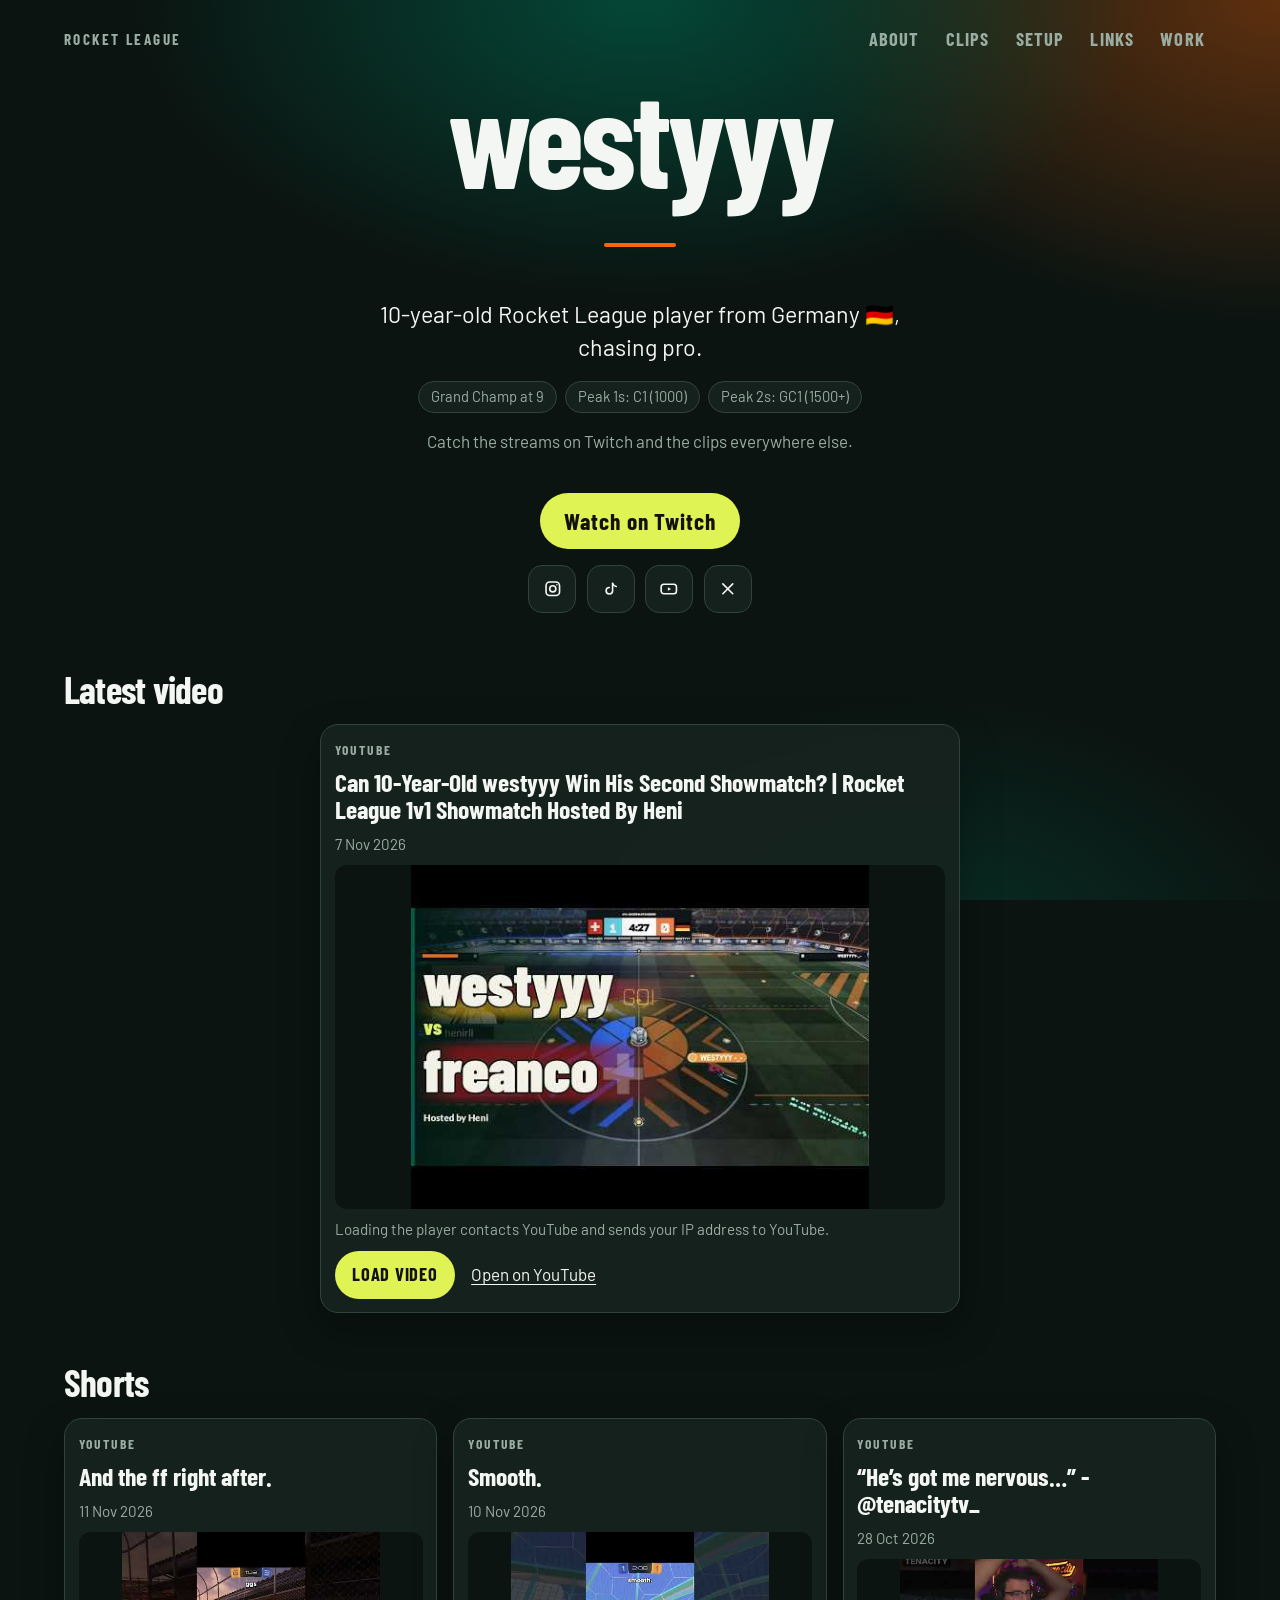
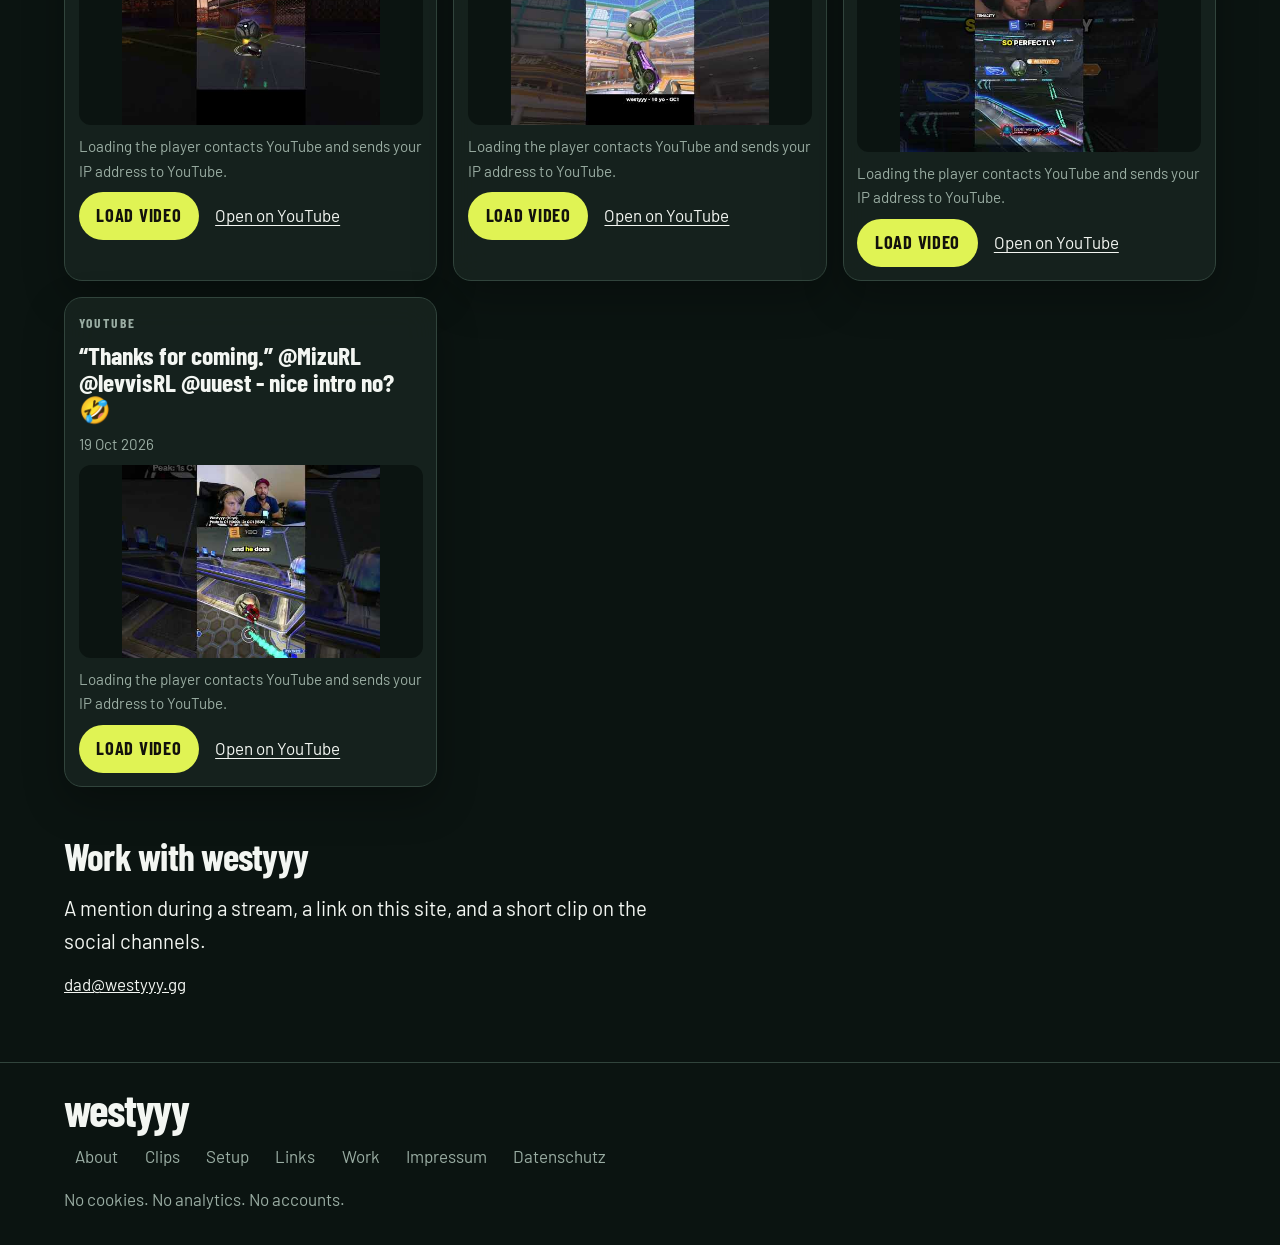
==== commit dc607dc0: "Update the setup list, live check, and sponsor pitch Use the exact PC parts, check Twitch uptime in " ====
--- a/index.html
+++ b/index.html
@@ -3,7 +3,7 @@
 <head>
   <meta charset="utf-8">
   <meta name="viewport" content="width=device-width, initial-scale=1">
-  <meta http-equiv="Content-Security-Policy" content="default-src 'self'; base-uri 'self'; object-src 'none'; form-action 'none'; script-src 'self'; style-src 'self'; font-src 'self'; img-src 'self'; connect-src 'self'; media-src 'self'; frame-src https://www.youtube-nocookie.com https://clips.twitch.tv https://player.twitch.tv">
+  <meta http-equiv="Content-Security-Policy" content="default-src 'self'; base-uri 'self'; object-src 'none'; form-action 'none'; script-src 'self'; style-src 'self'; font-src 'self'; img-src 'self'; connect-src 'self' https://decapi.me; media-src 'self'; frame-src https://www.youtube-nocookie.com https://clips.twitch.tv https://player.twitch.tv">
   <title>westyyy</title>
   <meta name="description" content="10-year-old Rocket League player from Germany, chasing pro. Grand Champ at 9.">
   <link rel="canonical" href="https://westyyy.gg/">
@@ -46,7 +46,7 @@
             <li><a href="/clips/">Clips</a></li>
             <li><a href="/setup/">Setup</a></li>
             <li><a href="/links/">Links</a></li>
-            <li><a href="/sponsors/">Sponsors</a></li>
+            <li><a href="/sponsors/">Work</a></li>
           </ul>
         </nav>
     </div>
@@ -117,20 +117,6 @@
       <div class="wrap">
         <h2 id="work-heading">Work with westyyy</h2>
         <p class="lede">A mention during a stream, a link on this site, and a short clip on the social channels.</p>
-        <div id="media-kit">
-          <ul class="stats">
-            <li>Twitch: westyyy__rl</li>
-            <li>YouTube: westyyy__rl</li>
-            <li>TikTok: westyyy__rl</li>
-            <li>Instagram: westyyy__rl</li>
-            <li>X: westyyy__rl</li>
-            <li class="placeholder">Twitch followers: [TO FILL]</li>
-            <li class="placeholder">YouTube subscribers: [TO FILL]</li>
-            <li class="placeholder">TikTok followers: [TO FILL]</li>
-            <li class="placeholder">Instagram followers: [TO FILL]</li>
-            <li class="placeholder">X followers: [TO FILL]</li>
-          </ul>
-        </div>
         <p><a class="keep-case" href="mailto:dad@westyyy.gg">dad@westyyy.gg</a></p>
       </div>
     </section>
@@ -145,7 +131,7 @@
             <li><a href="/clips/">Clips</a></li>
             <li><a href="/setup/">Setup</a></li>
             <li><a href="/links/">Links</a></li>
-            <li><a href="/sponsors/">Sponsors</a></li>
+            <li><a href="/sponsors/">Work</a></li>
             <li><a href="/impressum/">Impressum</a></li>
             <li><a href="/datenschutz/">Datenschutz</a></li>
         </ul>
--- a/css/styles.css
+++ b/css/styles.css
@@ -62,7 +62,7 @@
   flex-direction: column;
   background-color: var(--bg);
   background-image:
-    radial-gradient(860px 520px at 8% -8%, color-mix(in srgb, var(--green) 72%, transparent), transparent 68%),
+    radial-gradient(720px 420px at 50% 0%, color-mix(in srgb, var(--green) 70%, transparent), transparent 70%),
     radial-gradient(720px 460px at 100% 0%, color-mix(in srgb, var(--orange) 34%, transparent), transparent 70%),
     radial-gradient(540px 380px at 72% 108%, color-mix(in srgb, var(--green) 40%, transparent), transparent 72%);
   background-attachment: fixed;
@@ -326,25 +326,6 @@
   padding: 2.2rem 0 2.4rem;
 }
 
-.hero-copy::before,
-.page-intro::before {
-  content: "";
-  position: absolute;
-  z-index: 0;
-  width: min(460px, 70%);
-  height: 220px;
-  left: 0;
-  top: 0;
-  background: radial-gradient(circle, color-mix(in srgb, var(--green) 55%, transparent), transparent 70%);
-  pointer-events: none;
-}
-
-.hero-copy > *,
-.page-intro > * {
-  position: relative;
-  z-index: 1;
-}
-
 .lede {
   max-width: 38rem;
   margin-top: 0.4rem;
